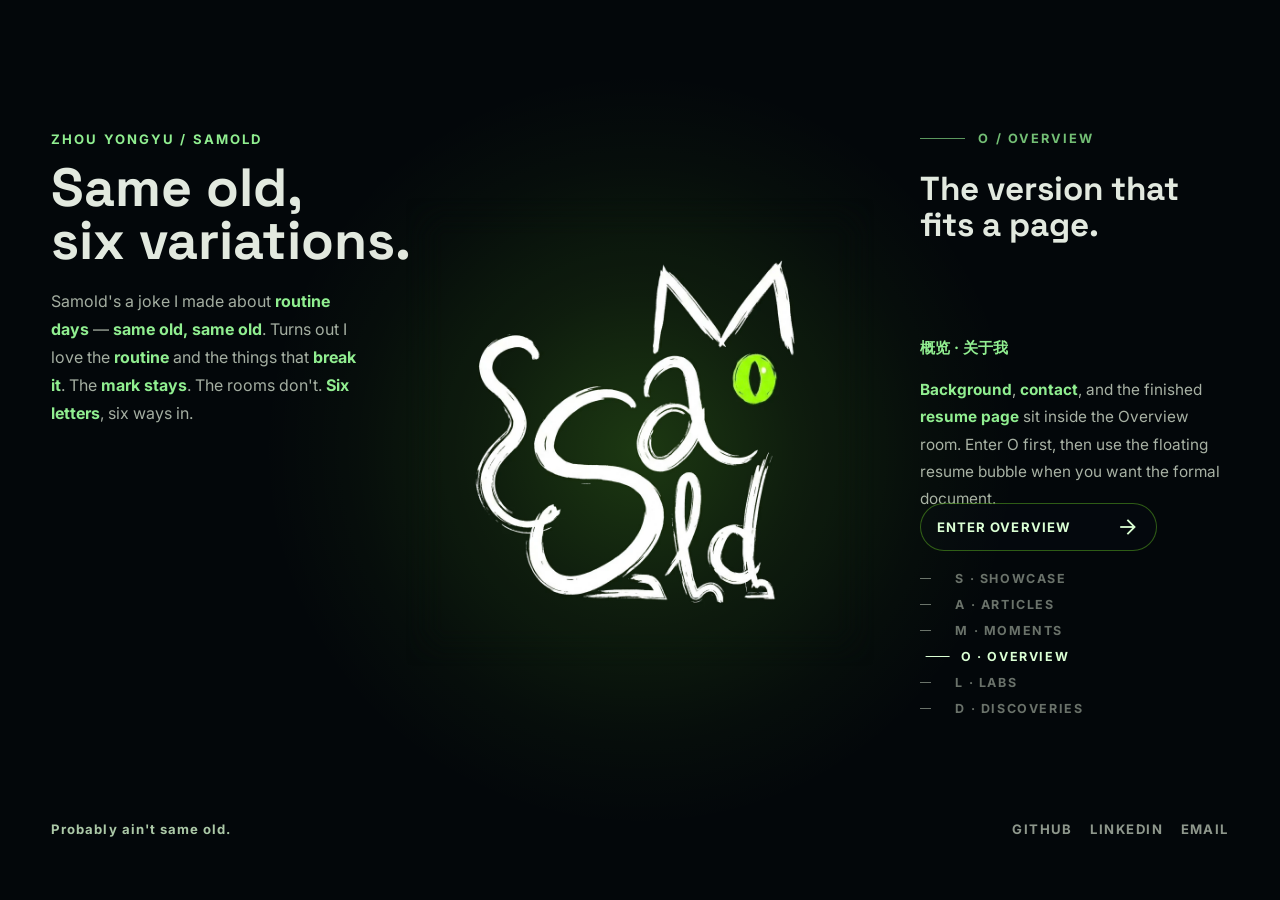
==== index.html @ 4f5bac89 "Fix large-screen panel overflow, resume 27-inch layout, CN translations index.html — panel jumping f" ====
<!DOCTYPE html>
<html lang="en">
<head>
  <meta charset="utf-8">
  <meta name="viewport" content="width=device-width, initial-scale=1.0">
  <meta name="description" content="SAMOLD, the personal website of Zhou Yongyu. Showcase, Articles, Moments, Overview, Labs, and Discoveries.">
  <title>SAMOLD | Zhou Yongyu</title>
  <link rel="preconnect" href="https://fonts.googleapis.com">
  <link rel="preconnect" href="https://fonts.gstatic.com" crossorigin>
  <link href="https://fonts.googleapis.com/css2?family=Inter:wght@400;500;600;700&amp;family=Space+Grotesk:wght@600;700&amp;display=swap" rel="stylesheet">
  <link href="https://fonts.googleapis.com/css2?family=Material+Symbols+Outlined:wght,FILL@100..700,0..1&amp;display=swap" rel="stylesheet">
  <style>
    *, *::before, *::after {
      box-sizing: border-box;
    }

    :root {
      --page-bg: #03070a;
      --page-surface: #0b1017;
      --surface-soft: rgba(11, 16, 23, 0.78);
      --text: #e2e9df;
      --muted: #bfcaba;
      --dim: #667064;
      --line: #3f493d;
      --green: #90ee90;
      --green-soft: #dbffd4;
      --glow-rgb: 128, 255, 40;
      --cursor-x: 50vw;
      --cursor-y: 50vh;
      --page-x: clamp(1.25rem, 4vw, 4.75rem);
      --stage-width: 82rem;
      --stage-gap: clamp(1.5rem, 3.6vw, 4.5rem);
      --logo-size: min(52vmin, 34rem);
      --panel-width: 26rem;
      --intro-title-max: 4.4rem;
      --panel-title-max: 2.9rem;
      --language-reveal: 0;
      --language-shift: 0.35rem;
      --language-glow: 0px;
    }

    html {
      scroll-behavior: smooth;
      background: var(--page-bg);
      height: 100%;
      overflow: hidden;
    }

    body {
      height: 100%;
      min-height: 100svh;
      margin: 0;
      overflow: hidden;
      background: var(--page-bg);
      color: var(--text);
      font-family: Inter, ui-sans-serif, system-ui, sans-serif;
      overscroll-behavior: none;
    }

    body::before {
      content: "";
      position: fixed;
      inset: 0;
      z-index: 8;
      pointer-events: none;
      background: radial-gradient(circle 460px at var(--cursor-x) var(--cursor-y), rgba(var(--glow-rgb), 0.2), rgba(var(--glow-rgb), 0.09) 34%, rgba(var(--glow-rgb), 0.026) 62%, transparent 82%);
      mix-blend-mode: screen;
      transition: opacity 160ms ease;
    }

    a {
      color: inherit;
    }

    .material-symbols-outlined {
      display: inline-block;
      font-family: "Material Symbols Outlined";
      font-variation-settings: "FILL" 0, "wght" 360, "GRAD" 0, "opsz" 24;
      line-height: 1;
    }

    .shell {
      position: relative;
      z-index: 1;
      height: 100svh;
      min-height: 0;
      overflow: hidden;
      display: flex;
      flex-direction: column;
      justify-content: center;
      padding: clamp(3rem, 7vh, 5rem) var(--page-x);
    }

    .site-header {
      position: absolute;
      left: var(--page-x);
      right: var(--page-x);
      top: clamp(1rem, 2.2vw, 1.7rem);
      z-index: 20;
      display: flex;
      align-items: center;
      justify-content: space-between;
      gap: 1rem;
    }

    .site-footer {
      position: absolute;
      left: var(--page-x);
      right: var(--page-x);
      bottom: clamp(3rem, 7vh, 5rem);
      z-index: 20;
    }

    .footer-inner {
      display: flex;
      align-items: flex-end;
      justify-content: space-between;
      gap: 1rem;
      width: min(100%, var(--stage-width));
      margin: 0 auto;
      padding: 0;
      text-align: left;
    }

    .footer-left {
      display: flex;
      flex-direction: column;
      align-items: flex-start;
      gap: 0.62rem;
      min-width: 0;
    }

    .brand {
      display: inline-flex;
      align-items: center;
      gap: 0.7rem;
      text-decoration: none;
    }

    .brand-mark {
      display: inline-grid;
      width: 2.4rem;
      height: 2.4rem;
      place-items: center;
      border: 1px solid rgba(var(--glow-rgb), 0.32);
      border-radius: 0.45rem;
      background: rgba(7, 11, 18, 0.72);
      color: var(--green);
      font-family: "Space Grotesk", sans-serif;
      font-weight: 700;
      box-shadow: 0 0 24px rgba(var(--glow-rgb), 0.08);
    }

    .brand-text {
      color: rgba(219, 255, 212, 0.78);
      font-size: 0.78rem;
      font-weight: 700;
      letter-spacing: 0.18em;
      text-transform: uppercase;
    }

    .footer-code {
      color: rgba(219, 255, 212, 0.78);
      font-size: 0.82rem;
      font-weight: 700;
      letter-spacing: 0.08em;
    }

    .home-language {
      display: inline-flex;
      align-items: center;
      gap: 0.74rem;
      color: rgba(191, 202, 186, 0.54);
      opacity: var(--language-reveal);
      pointer-events: none;
      transform: translateY(var(--language-shift));
      filter: drop-shadow(0 0 var(--language-glow) rgba(var(--glow-rgb), 0.38));
      transition: opacity 220ms ease, transform 220ms ease, filter 220ms ease;
    }

    .home-language.is-visible,
    .home-language:focus-within {
      pointer-events: auto;
    }

    .home-language:focus-within {
      opacity: 1;
      transform: translateY(0);
      filter: drop-shadow(0 0 20px rgba(var(--glow-rgb), 0.34));
    }

    .home-language button {
      appearance: none;
      border: 0;
      padding: 0;
      background: transparent;
      color: rgba(191, 202, 186, 0.72);
      cursor: pointer;
      font: inherit;
      font-size: 0.82rem;
      font-weight: 700;
      letter-spacing: 0.08em;
      text-transform: uppercase;
      transition: color 180ms ease, transform 180ms ease;
    }

    .home-language button:hover,
    .home-language button:focus-visible,
    .home-language button.is-active {
      color: var(--green);
      outline: 0;
      transform: translateY(-1px);
    }

    .top-links {
      display: flex;
      align-items: center;
      gap: 1rem;
    }

    .top-link,
    .social-link {
      color: rgba(191, 202, 186, 0.74);
      font-size: 0.82rem;
      font-weight: 700;
      letter-spacing: 0.11em;
      text-decoration: none;
      text-transform: uppercase;
      transition: color 180ms ease, transform 180ms ease;
    }

    .top-link:hover,
    .top-link:focus-visible,
    .social-link:hover,
    .social-link:focus-visible {
      color: var(--green);
      outline: 0;
      transform: translateY(-1px);
    }

    .social-link.is-copied {
      color: var(--green);
      transform: translateY(-1px);
    }

    .home {
      --content-lift: clamp(3.45rem, 7.5vh, 4.95rem);
      display: grid;
      grid-template-columns: minmax(14rem, 1fr) minmax(18rem, var(--logo-size)) minmax(14rem, 1fr);
      align-items: start;
      gap: var(--stage-gap);
      width: min(100%, var(--stage-width));
      margin: 0 auto;
      padding: 0;
    }

    .intro {
      align-self: start;
      justify-self: start;
      width: 100%;
      text-align: left;
      transform: translateY(calc(-1 * var(--content-lift)));
    }

    .intro > * {
      text-align: left;
    }

    .eyebrow {
      margin: 0 0 0.85rem;
      color: var(--green);
      font-size: 0.82rem;
      font-weight: 700;
      letter-spacing: 0.16em;
      text-transform: uppercase;
    }

    h1 {
      max-width: 15ch;
      margin: 0;
      color: var(--text);
      font-family: "Space Grotesk", sans-serif;
      font-size: clamp(2.2rem, 4.2vw, var(--intro-title-max));
      font-weight: 700;
      letter-spacing: 0;
      line-height: 1.0;
    }

    .nowrap {
      white-space: nowrap;
    }

    .intro-copy {
      max-width: 27rem;
      margin: 1.2rem 0 0;
      color: rgba(191, 202, 186, 0.86);
      font-size: clamp(1rem, 1.25vw, 1.18rem);
      line-height: 1.75;
    }

    .intro-copy strong,
    .panel-copy strong {
      color: var(--green);
      font-weight: 700;
    }

    .portal {
      position: relative;
      width: min(100%, var(--logo-size));
      aspect-ratio: 1;
      margin: 0 auto;
      isolation: isolate;
    }

    .portal::before {
      content: none;
    }

    .portal::after {
      content: none;
    }

    .samold-logo {
      position: relative;
      z-index: 1;
      display: block;
      width: 100%;
      height: 100%;
      border-radius: 0;
      object-fit: cover;
      box-shadow: none;
      filter: none;
      mix-blend-mode: normal;
      opacity: 1;
      -webkit-mask-image:
        linear-gradient(to right, transparent 0%, #000 8%, #000 92%, transparent 100%),
        linear-gradient(to bottom, transparent 0%, #000 8%, #000 92%, transparent 100%);
      -webkit-mask-composite: source-in;
      mask-image:
        linear-gradient(to right, transparent 0%, #000 8%, #000 92%, transparent 100%),
        linear-gradient(to bottom, transparent 0%, #000 8%, #000 92%, transparent 100%);
      mask-composite: intersect;
      transition: filter 180ms ease;
      -webkit-user-select: none;
      user-select: none;
    }

    .portal:hover .samold-logo,
    .portal:focus-within .samold-logo {
      filter: none;
    }

    .letter-hotspot {
      position: absolute;
      z-index: 3;
      display: block;
      text-decoration: none;
      outline: 0;
      touch-action: manipulation;
      -webkit-tap-highlight-color: transparent;
    }

    .letter-hotspot::before {
      content: none;
    }

    .letter-hotspot:focus-visible {
      outline: 1px solid rgba(var(--glow-rgb), 0.82);
      outline-offset: 4px;
    }

    .letter-s {
      left: 8%;
      top: 30%;
      width: 48%;
      height: 57%;
      border-radius: 42% 56% 50% 46% / 40% 52% 48% 55%;
    }

    .letter-a {
      left: 49%;
      top: 35%;
      width: 24%;
      height: 25%;
      z-index: 5;
      border-radius: 44% 50% 42% 42% / 40% 52% 46% 48%;
    }

    .letter-m {
      left: 52%;
      top: 12%;
      width: 34%;
      height: 24%;
      border-radius: 24% 24% 36% 36% / 20% 20% 54% 54%;
    }

    .letter-o {
      left: 70%;
      top: 33%;
      width: 14%;
      height: 15%;
      z-index: 7;
      border-radius: 999px;
    }

    .letter-l {
      left: 58%;
      top: 59%;
      width: 13%;
      height: 28%;
      z-index: 5;
      border-radius: 42% 42% 52% 46% / 42% 42% 52% 52%;
    }

    .letter-d {
      left: 68%;
      top: 58%;
      width: 21%;
      height: 30%;
      z-index: 6;
      border-radius: 45% 56% 45% 36% / 42% 48% 54% 40%;
    }

    .node-icon {
      position: absolute;
      z-index: 12;
      display: inline-flex;
      align-items: center;
      gap: clamp(0.55rem, 0.7vw, 0.8rem);
      min-width: max-content;
      padding: clamp(0.55rem, 0.7vw, 0.72rem) clamp(0.7rem, 0.9vw, 0.95rem);
      border: 1px solid rgba(var(--glow-rgb), 0.38);
      border-radius: 999px;
      background: rgba(7, 11, 18, 0.88);
      color: var(--green-soft);
      box-shadow: 0 16px 34px rgba(0, 0, 0, 0.34), 0 0 26px rgba(var(--glow-rgb), 0.12);
      opacity: 0;
      pointer-events: none;
      transform: translateY(0.5rem) scale(0.96);
      transition: opacity 180ms ease, transform 180ms ease, border-color 180ms ease;
    }

    .node-icon .material-symbols-outlined {
      color: var(--green);
      font-size: clamp(1.2rem, 1.1vw, 1.45rem);
    }

    .node-icon strong {
      display: block;
      color: var(--text);
      font-size: clamp(0.82rem, 0.82vw, 0.98rem);
      line-height: 1;
    }

    .node-icon span:last-child {
      display: block;
      margin-top: 0.14rem;
      color: rgba(144, 238, 144, 0.72);
      font-size: clamp(0.68rem, 0.68vw, 0.8rem);
      line-height: 1;
    }

    .letter-hotspot:hover .node-icon,
    .letter-hotspot:focus-visible .node-icon {
      opacity: 1;
      transform: translateY(0) scale(1);
      border-color: rgba(var(--glow-rgb), 0.78);
    }

    .node-icon.top {
      bottom: calc(100% + 0.65rem);
      left: 50%;
      transform: translate(-50%, 0.5rem) scale(0.96);
    }

    .letter-hotspot:hover .node-icon.top,
    .letter-hotspot:focus-visible .node-icon.top {
      transform: translate(-50%, 0) scale(1);
    }

    .node-icon.right {
      left: calc(100% + 0.65rem);
      top: 50%;
      transform: translate(-0.5rem, -50%) scale(0.96);
    }

    .letter-hotspot:hover .node-icon.right,
    .letter-hotspot:focus-visible .node-icon.right {
      transform: translate(0, -50%) scale(1);
    }

    .node-icon.left {
      right: calc(100% + 0.65rem);
      top: 50%;
      transform: translate(0.5rem, -50%) scale(0.96);
    }

    .letter-hotspot:hover .node-icon.left,
    .letter-hotspot:focus-visible .node-icon.left {
      transform: translate(0, -50%) scale(1);
    }

    .node-icon.bottom {
      top: calc(100% + 0.65rem);
      left: 50%;
      transform: translate(-50%, -0.5rem) scale(0.96);
    }

    .letter-hotspot:hover .node-icon.bottom,
    .letter-hotspot:focus-visible .node-icon.bottom {
      transform: translate(-50%, 0) scale(1);
    }

    .section-panel {
      align-self: start;
      justify-self: end;
      width: min(100%, var(--panel-width));
      height: 31.5rem;
      padding-left: 0;
      position: relative;
    }

    .panel-kicker {
      display: flex;
      align-items: center;
      gap: 0.85rem;
      position: absolute;
      left: 0;
      top: calc(0rem - var(--content-lift));
      width: 100%;
      margin: 0;
      color: rgba(144, 238, 144, 0.8);
      font-size: 0.8rem;
      font-weight: 700;
      letter-spacing: 0.16em;
      text-transform: uppercase;
    }

    .panel-kicker::before {
      content: "";
      display: block;
      width: 2.8rem;
      height: 1px;
      background: currentColor;
      opacity: 0.78;
    }

    .panel-title {
      position: absolute;
      left: 0;
      top: calc(2.55rem - var(--content-lift));
      width: 100%;
      min-height: 9.55rem;
      margin: 0;
      color: var(--text);
      font-family: "Space Grotesk", sans-serif;
      font-size: clamp(1.6rem, 2.6vw, var(--panel-title-max));
      font-weight: 700;
      letter-spacing: 0;
      line-height: 1.08;
    }

    .panel-cn {
      position: absolute;
      left: 0;
      top: calc(12.95rem - var(--content-lift));
      width: 100%;
      min-height: 1.45rem;
      margin: 0;
      color: var(--green);
      font-size: clamp(0.95rem, 1.2vw, 1.1rem);
      font-weight: 700;
    }

    .panel-copy {
      position: absolute;
      left: 0;
      top: calc(15.35rem - var(--content-lift));
      width: 100%;
      max-width: var(--panel-width);
      min-height: 6.7rem;
      margin: 0;
      color: rgba(191, 202, 186, 0.88);
      font-size: 0.96rem;
      line-height: 1.78;
      overflow: visible;
    }

    .panel-actions {
      display: flex;
      flex-wrap: wrap;
      gap: 0.8rem;
      position: absolute;
      left: 0;
      top: calc(23.25rem - var(--content-lift));
      width: 100%;
      height: 3rem;
      margin-top: 0;
    }

    .panel-link {
      display: inline-flex;
      align-items: center;
      justify-content: space-between;
      gap: 0.55rem;
      width: 14.8rem;
      min-height: 2.7rem;
      padding: 0 1rem;
      border: 1px solid rgba(var(--glow-rgb), 0.34);
      border-radius: 999px;
      background: rgba(7, 11, 18, 0.52);
      color: var(--green-soft);
      font-size: 0.82rem;
      font-weight: 700;
      letter-spacing: 0.08em;
      text-decoration: none;
      text-transform: uppercase;
      touch-action: manipulation;
      transition: background 180ms ease, border-color 180ms ease, color 180ms ease;
    }

    .panel-link:hover,
    .panel-link:focus-visible {
      border-color: rgba(var(--glow-rgb), 0.82);
      background: rgba(var(--glow-rgb), 0.1);
      color: var(--green);
      outline: 0;
    }

    .route-list {
      display: grid;
      gap: 0.3rem;
      position: absolute;
      left: 0;
      top: calc(27.35rem - var(--content-lift));
      margin-top: 0;
    }

    .route-list a {
      display: grid;
      grid-template-columns: 2.2rem 1fr;
      align-items: center;
      width: fit-content;
      color: rgba(191, 202, 186, 0.55);
      font-size: 0.78rem;
      font-weight: 700;
      letter-spacing: 0.13em;
      line-height: 1.7;
      text-decoration: none;
      text-transform: uppercase;
      touch-action: manipulation;
      transition: color 180ms ease, transform 180ms ease;
    }

    .route-list a::before {
      content: "";
      width: 0.7rem;
      height: 1px;
      background: currentColor;
      transition: width 180ms ease;
    }

    .route-list a:hover,
    .route-list a:focus-visible,
    .route-list a.is-active {
      color: var(--green-soft);
      outline: 0;
      transform: translateX(0.35rem);
    }

    .route-list a:hover::before,
    .route-list a:focus-visible::before,
    .route-list a.is-active::before {
      width: 1.5rem;
    }

    .site-footer {
      color: var(--dim);
    }

    .footer-code {
      color: rgba(219, 255, 212, 0.78);
      text-align: left;
    }

    .socials {
      display: flex;
      align-items: center;
      gap: 1.1rem;
    }

    .mobile-lang-toggle,
    .mobile-carousel-dots {
      display: none;
    }

    .mobile-lang-toggle {
      position: fixed;
      top: clamp(0.9rem, 3.5vw, 1.35rem);
      right: clamp(0.9rem, 3.5vw, 1.35rem);
      z-index: 80;
      width: 3.2rem;
      height: 3.2rem;
      place-items: center;
      border: 1px solid rgba(var(--glow-rgb), 0.76);
      border-radius: 999px;
      background: rgba(7, 11, 18, 0.76);
      color: var(--green-soft);
      cursor: pointer;
      box-shadow: 0 0 28px rgba(var(--glow-rgb), 0.14), 0 14px 28px rgba(0, 0, 0, 0.34);
      -webkit-backdrop-filter: blur(14px);
      backdrop-filter: blur(14px);
      transition: color 180ms ease, border-color 180ms ease, transform 180ms ease;
    }

    .mobile-lang-toggle:hover,
    .mobile-lang-toggle:focus-visible {
      border-color: rgba(var(--glow-rgb), 0.95);
      color: var(--green);
      outline: 0;
      transform: translateY(-1px) scale(1.04);
    }

    .mobile-lang-toggle .material-symbols-outlined {
      font-size: 1.7rem;
    }

    @media (min-width: 1440px) and (min-height: 820px) {
      :root {
        --page-x: clamp(2rem, 4.4vw, 6rem);
        --stage-width: clamp(88rem, 76vw, 108rem);
        --stage-gap: clamp(3rem, 4.2vw, 5.8rem);
        --logo-size: clamp(34rem, 42vmin, 42rem);
        --panel-width: clamp(30rem, 24vw, 34rem);
        --intro-title-max: 5.2rem;
        --panel-title-max: 3.28rem;
      }

      .home {
        --content-lift: clamp(4.2rem, 8vh, 5.8rem);
      }

      .intro-copy {
        max-width: 30rem;
        font-size: clamp(1.08rem, 1.05vw, 1.28rem);
      }

      .panel-copy {
        font-size: clamp(1rem, 0.96vw, 1.08rem);
      }

      .panel-kicker {
        font-size: 0.88rem;
      }

      .panel-cn {
        font-size: clamp(1.05rem, 1vw, 1.2rem);
      }

      .panel-link {
        width: 16.5rem;
        min-height: 3rem;
        font-size: 0.9rem;
      }

      .footer-code,
      .home-language button,
      .social-link {
        font-size: 0.9rem;
      }

      .route-list a {
        font-size: 0.9rem;
        line-height: 1.85;
      }

      /* Recalculate absolute panel positions for the larger title font.
         At 3.28rem, the longest title wraps to ~3 lines (~10.6rem).
         All subsequent tops shift +1.45rem from the base values. */
      .section-panel {
        height: 35rem;
      }

      .panel-title {
        min-height: 11rem;
      }

      .panel-cn {
        top: calc(14.4rem - var(--content-lift));
      }

      .panel-copy {
        top: calc(16.85rem - var(--content-lift));
      }

      .panel-actions {
        top: calc(24.7rem - var(--content-lift));
      }

      .route-list {
        top: calc(28.8rem - var(--content-lift));
      }
    }

    @media (min-width: 2100px) and (min-height: 1100px) {
      :root {
        --page-x: clamp(3rem, 5vw, 7.5rem);
        --stage-width: clamp(100rem, 70vw, 112rem);
        --stage-gap: clamp(4rem, 4vw, 6.2rem);
        --logo-size: clamp(40rem, 40vmin, 46rem);
        --panel-width: clamp(32rem, 20vw, 35rem);
        --intro-title-max: 5.6rem;
        --panel-title-max: 3.36rem;
      }
    }

    @media (max-width: 1080px) {
      .shell {
        display: block;
        padding-top: 0;
        padding-bottom: 0;
      }

      .home {
        --content-lift: clamp(1.6rem, 4.2vh, 2.55rem);
        position: relative;
        grid-template-columns: 1fr;
        place-items: center;
        width: min(100%, 48rem);
        height: 100svh;
        min-height: 0;
      }

      .intro {
        position: absolute;
        top: clamp(3.2rem, 7vh, 5rem);
        left: 0;
        max-width: min(29rem, 58vw);
        text-align: left;
      }

      h1 {
        max-width: 100%;
        font-size: clamp(2.35rem, 6vw, 4.35rem);
      }

      .intro-copy {
        max-width: 25rem;
        font-size: clamp(0.98rem, 1.8vw, 1.08rem);
        line-height: 1.68;
      }

      .portal {
        width: min(62vmin, 31rem);
      }

      .section-panel {
        position: absolute;
        right: 0;
        bottom: clamp(3.4rem, 7vh, 5rem);
        height: 35rem;
        max-width: min(25rem, 48vw);
        min-height: 0;
        padding-left: 0;
      }

      .panel-title {
        min-height: 8.2rem;
      }

      .panel-copy {
        min-height: 8.2rem;
      }

      .route-list {
        grid-template-columns: repeat(2, minmax(0, 1fr));
      }
    }

    @media (max-width: 640px) {
      body::before {
        background: radial-gradient(circle 380px at var(--cursor-x) var(--cursor-y), rgba(var(--glow-rgb), 0.22), rgba(var(--glow-rgb), 0.085) 34%, rgba(var(--glow-rgb), 0.024) 64%, transparent 84%);
      }

      .shell {
        padding: clamp(0.9rem, 3.5vw, 1.2rem);
      }

      .site-header,
      .site-footer {
        left: clamp(0.9rem, 3.5vw, 1.2rem);
        right: clamp(0.9rem, 3.5vw, 1.2rem);
        align-items: flex-start;
      }

      .site-footer {
        bottom: clamp(0.75rem, 2.5vh, 1.1rem);
      }

      .top-links {
        display: none;
      }

      .brand-mark {
        width: 2.1rem;
        height: 2.1rem;
      }

      .home {
        display: grid;
        grid-template-columns: 1fr;
        grid-template-rows: clamp(8.1rem, 23svh, 11.5rem) minmax(13rem, 1fr) clamp(12.3rem, 31svh, 15.2rem);
        grid-template-areas:
          "intro"
          "portal"
          "panel";
        gap: clamp(0.55rem, 1.6vh, 0.95rem);
        align-items: center;
        width: 100%;
        height: 100%;
        padding-bottom: clamp(4rem, 11vh, 5.35rem);
      }

      .intro {
        position: static;
        align-self: start;
        max-width: 100%;
        min-height: 100%;
        padding-right: clamp(4.7rem, 18vw, 5.7rem);
        transform: none;
      }

      .eyebrow {
        margin-bottom: 0.45rem;
        font-size: 0.68rem;
        letter-spacing: 0.14em;
      }

      h1 {
        max-width: 9.2ch;
        font-size: clamp(2.05rem, 10.2vw, 3.05rem);
        line-height: 0.96;
      }

      html[lang="zh-CN"] h1 {
        max-width: 6.6ch;
        font-size: clamp(2.22rem, 12.5vw, 3.38rem);
        line-height: 0.94;
      }

      .intro-copy,
      .panel-copy {
        display: none;
      }

      .portal {
        width: min(70vmin, 20.25rem);
        align-self: center;
      }

      .node-icon {
        display: none;
      }

      .footer-inner {
        flex-direction: row;
        align-items: center;
        justify-content: space-between;
        gap: 0.75rem;
      }

      .section-panel {
        position: static;
        align-self: start;
        height: auto;
        width: 100%;
        max-width: 100%;
        min-height: 100%;
      }

      .panel-kicker,
      .panel-title,
      .panel-cn,
      .panel-copy,
      .panel-actions {
        position: static;
        width: auto;
        height: auto;
        min-height: 0;
      }

      .panel-kicker {
        gap: 0.55rem;
        font-size: 0.66rem;
        letter-spacing: 0.14em;
        max-width: 100%;
        overflow: visible;
        white-space: normal;
      }

      .panel-kicker span {
        display: inline-block;
        min-width: 0;
      }

      .panel-kicker::before {
        width: 1.6rem;
      }

      .panel-title {
        max-width: 12ch;
        margin-top: 0.48rem;
        min-height: 3.8rem;
        font-size: clamp(1.24rem, 5.5vw, 1.62rem);
        line-height: 1.06;
      }

      html[lang="zh-CN"] .panel-title {
        max-width: 9ch;
        font-size: clamp(1.38rem, 6.8vw, 1.95rem);
        line-height: 1.05;
      }

      .panel-cn {
        margin-top: 0.35rem;
        font-size: 0.84rem;
      }

      .panel-actions {
        display: none;
      }

      .panel-link {
        width: min(100%, 13.5rem);
        min-height: 2.35rem;
        padding: 0 0.85rem;
        font-size: 0.72rem;
      }

      .route-list {
        position: static;
        display: grid;
        grid-template-columns: 1fr;
        width: min(100%, 15rem);
        margin-top: 0.72rem;
      }

      .route-list a {
        grid-area: 1 / 1;
        display: inline-flex;
        grid-template-columns: none;
        align-items: center;
        justify-content: space-between;
        gap: 0.55rem;
        width: 100%;
        min-height: 2.42rem;
        padding: 0 0.88rem;
        border: 1px solid rgba(var(--glow-rgb), 0.22);
        border-radius: 999px;
        background: rgba(7, 11, 18, 0.45);
        color: rgba(191, 202, 186, 0.72);
        font-size: 0.72rem;
        letter-spacing: 0.08em;
        line-height: 1;
        opacity: 0;
        pointer-events: none;
        transform: translateY(0.45rem) scale(0.96);
        transition: opacity 420ms cubic-bezier(0.22, 1, 0.36, 1), transform 420ms cubic-bezier(0.22, 1, 0.36, 1), border-color 180ms ease, background 180ms ease, color 180ms ease;
      }

      .route-list a::before {
        content: none;
      }

      .route-list a::after {
        content: "arrow_forward";
        display: inline-block;
        color: currentColor;
        font-family: "Material Symbols Outlined";
        font-size: 1rem;
        font-variation-settings: "FILL" 0, "wght" 360, "GRAD" 0, "opsz" 24;
        letter-spacing: 0;
        line-height: 1;
      }

      .route-list a:hover,
      .route-list a:focus-visible,
      .route-list a.is-active {
        border-color: rgba(var(--glow-rgb), 0.72);
        background: rgba(var(--glow-rgb), 0.08);
        color: var(--green-soft);
        opacity: 1;
        pointer-events: auto;
        transform: translateY(0) scale(1);
      }

      .mobile-carousel-dots {
        display: flex;
        align-items: center;
        gap: 0.42rem;
        margin-top: 0.62rem;
      }

      .mobile-carousel-dots button {
        appearance: none;
        display: inline-grid;
        width: 1.72rem;
        height: 1.72rem;
        place-items: center;
        border: 1px solid rgba(var(--glow-rgb), 0.22);
        border-radius: 999px;
        background: rgba(7, 11, 18, 0.34);
        color: rgba(191, 202, 186, 0.62);
        cursor: pointer;
        font-size: 0.68rem;
        font-weight: 800;
        transition: color 180ms ease, border-color 180ms ease, background 180ms ease, transform 180ms ease;
      }

      .mobile-carousel-dots button:hover,
      .mobile-carousel-dots button:focus-visible,
      .mobile-carousel-dots button.is-active {
        border-color: rgba(var(--glow-rgb), 0.74);
        background: rgba(var(--glow-rgb), 0.08);
        color: var(--green-soft);
        outline: 0;
        transform: translateY(-1px);
      }

      .footer-code,
      .social-link {
        font-size: 0.58rem;
        letter-spacing: 0.045em;
        white-space: nowrap;
      }

      .socials {
        display: none;
      }

      .copy-toast {
        bottom: 4.2rem;
        max-width: calc(100vw - 2rem);
      }
    }

    @media (max-width: 640px), (hover: none) {
      .mobile-lang-toggle {
        display: inline-grid !important;
        opacity: 1;
        visibility: visible;
      }

      .home-language {
        display: none;
      }
    }

    @media (max-width: 390px) {
      .home {
        gap: 0.55rem;
        padding-bottom: 4.75rem;
        grid-template-rows: 7.75rem minmax(12.2rem, 1fr) 11.9rem;
      }

      .portal {
        width: min(66vmin, 18.2rem);
      }

      h1 {
        font-size: clamp(1.92rem, 9.5vw, 2.6rem);
      }

      html[lang="zh-CN"] h1 {
        font-size: clamp(2.05rem, 11.6vw, 3.05rem);
      }

      .panel-title {
        font-size: 1.18rem;
      }

      .panel-cn {
        display: none;
      }

      .panel-link {
        min-height: 2.2rem;
      }

      .route-list a {
        min-height: 2.15rem;
      }
    }

    @media (prefers-reduced-motion: reduce) {
      *,
      *::before,
      *::after {
        animation-duration: 0.01ms !important;
        animation-iteration-count: 1 !important;
        scroll-behavior: auto !important;
        transition-duration: 0.01ms !important;
      }
    }

    .copy-toast {
      position: fixed;
      bottom: calc(clamp(3rem, 7vh, 5rem) + 2.8rem);
      left: 50%;
      transform: translate(-50%, 6px);
      display: inline-flex;
      align-items: center;
      gap: 0.5rem;
      padding: 0.5rem 1.1rem;
      background: rgba(7, 11, 18, 0.92);
      border: 1px solid rgba(var(--glow-rgb), 0.55);
      border-radius: 999px;
      color: var(--green-soft);
      font-size: 0.8rem;
      font-weight: 600;
      letter-spacing: 0.06em;
      white-space: nowrap;
      -webkit-backdrop-filter: blur(16px);
      backdrop-filter: blur(16px);
      box-shadow: 0 0 24px rgba(var(--glow-rgb), 0.1), 0 8px 24px rgba(0,0,0,0.3);
      opacity: 0;
      pointer-events: none;
      transition: opacity 220ms ease, transform 220ms ease;
      z-index: 200;
    }

    .copy-toast.is-visible {
      opacity: 1;
      transform: translate(-50%, 0);
    }

    .copy-toast .material-symbols-outlined {
      color: var(--green);
      font-size: 1rem;
    }
  </style>
</head>
<body>
  <div class="shell">
    <main class="home">
      <section class="intro" aria-labelledby="home-title">
        <p class="eyebrow">Zhou Yongyu / SAMOLD</p>
        <h1 id="home-title">Same old,<br><span class="nowrap">six variations.</span></h1>
        <p class="intro-copy">
          Samold's a joke I made about <strong>routine days</strong> — <strong>same old, same old</strong>. Turns out I love the <strong>routine</strong> and the things that <strong>break it</strong>. The <strong>mark stays</strong>. The rooms don't. <strong>Six letters</strong>, six ways in.
        </p>
      </section>

      <nav class="portal" aria-label="SAMOLD site sections">
        <img class="samold-logo" src="[data-uri]" alt="SAMOLD logo composed from the letters S, a, M, o, l, and d">

        <a class="letter-hotspot letter-m" data-key="moments" href="moments.html" aria-label="M - Moments">
          <span class="node-icon bottom">
            <span class="material-symbols-outlined">photo_camera</span>
            <span><strong>Moments</strong><span>瞬间 · 动态</span></span>
          </span>
        </a>

        <a class="letter-hotspot letter-s" data-key="showcase" href="showcase.html" aria-label="S - Showcase">
          <span class="node-icon right">
            <span class="material-symbols-outlined">dashboard</span>
            <span><strong>Showcase</strong><span>作品集 · 展示</span></span>
          </span>
        </a>

        <a class="letter-hotspot letter-a" data-key="articles" href="articles.html" aria-label="a - Articles">
          <span class="node-icon top">
            <span class="material-symbols-outlined">edit_note</span>
            <span><strong>Articles</strong><span>文章 · 洞察</span></span>
          </span>
        </a>

        <a class="letter-hotspot letter-o is-active" data-key="overview" href="overview.html" aria-label="o - Overview">
          <span class="node-icon left">
            <span class="material-symbols-outlined">person</span>
            <span><strong>Overview</strong><span>概览 · 简历</span></span>
          </span>
        </a>

        <a class="letter-hotspot letter-l" data-key="labs" href="labs.html" aria-label="l - Labs">
          <span class="node-icon right">
            <span class="material-symbols-outlined">science</span>
            <span><strong>Labs</strong><span>实验室</span></span>
          </span>
        </a>

        <a class="letter-hotspot letter-d" data-key="discoveries" href="discoveries.html" aria-label="d - Discoveries">
          <span class="node-icon left">
            <span class="material-symbols-outlined">explore</span>
            <span><strong>Discoveries</strong><span>发现 · 收藏</span></span>
          </span>
        </a>
      </nav>

      <aside class="section-panel" aria-live="polite">
        <p class="panel-kicker" id="panel-kicker">O / Overview</p>
        <h2 class="panel-title" id="panel-title">The version that fits a page.</h2>
        <p class="panel-cn" id="panel-cn">概览 · 关于我</p>
        <p class="panel-copy" id="panel-copy">
          <strong>Background</strong>, <strong>contact</strong>, and the finished <strong>resume page</strong> sit inside the Overview room. Enter O first, then use the floating resume bubble when you want the formal document.
        </p>
        <div class="panel-actions">
          <a class="panel-link" id="panel-link" href="overview.html">
            <span id="panel-link-label">Enter Overview</span>
            <span class="material-symbols-outlined" aria-hidden="true">arrow_forward</span>
          </a>
        </div>
        <div class="route-list" aria-label="All sections">
          <a data-route="showcase" data-short="S" href="showcase.html">S · Showcase</a>
          <a data-route="articles" data-short="A" href="articles.html">A · Articles</a>
          <a data-route="moments" data-short="M" href="moments.html">M · Moments</a>
          <a class="is-active" data-route="overview" data-short="O" href="overview.html">O · Overview</a>
          <a data-route="labs" data-short="L" href="labs.html">L · Labs</a>
          <a data-route="discoveries" data-short="D" href="discoveries.html">D · Discoveries</a>
        </div>
        <div class="mobile-carousel-dots" aria-label="Room carousel">
          <button data-carousel-dot="showcase" type="button">S</button>
          <button data-carousel-dot="articles" type="button">A</button>
          <button data-carousel-dot="moments" type="button">M</button>
          <button data-carousel-dot="overview" type="button">O</button>
          <button data-carousel-dot="labs" type="button">L</button>
          <button data-carousel-dot="discoveries" type="button">D</button>
        </div>
      </aside>
    </main>

    <footer class="site-footer">
      <div class="footer-inner">
        <div class="footer-left">
          <div class="home-language" aria-label="Language selector">
            <button data-home-lang="en" type="button">EN</button>
            <span aria-hidden="true">/</span>
            <button data-home-lang="cn" type="button">中文</button>
          </div>
          <span class="footer-code">Probably ain't same old.</span>
        </div>
        <div class="socials" aria-label="External links">
          <a class="social-link" href="https://github.com/samoldsamold" rel="noreferrer noopener" target="_blank">GitHub</a>
          <a class="social-link" href="https://www.linkedin.com/in/yongyuzhou/" rel="noreferrer noopener" target="_blank">LinkedIn</a>
          <a class="social-link" href="mailto:samoldzhou@163.com">Email</a>
        </div>
      </div>
    </footer>

    <button class="mobile-lang-toggle" data-mobile-lang-toggle type="button" aria-label="Switch language">
      <span class="material-symbols-outlined" aria-hidden="true">translate</span>
    </button>

    <div class="copy-toast" id="copy-toast" role="status" aria-live="polite" aria-atomic="true">
      <span class="material-symbols-outlined" aria-hidden="true">check_circle</span>
      <span id="toast-text">Email copied&thinsp;·&thinsp;邮箱已复制</span>
    </div>
  </div>

  <script>
    const translations = {
      en: {
        htmlLang: "en",
        title: "SAMOLD | Zhou Yongyu",
        meta: "SAMOLD, the personal website of Zhou Yongyu. Showcase, Articles, Moments, Overview, Labs, and Discoveries.",
        intro: {
          eyebrow: "Zhou Yongyu / SAMOLD",
          headline: 'Same old,<br><span class="nowrap">six variations.</span>',
          copy: "Samold's a joke I made about <strong>routine days</strong> — <strong>same old, same old</strong>. Turns out I love the <strong>routine</strong> and the things that <strong>break it</strong>. The <strong>mark stays</strong>. The rooms don't. <strong>Six letters</strong>, six ways in."
        },
        footer: "Probably ain't same old.",
        languageLabel: "Switch language",
        routeLabel: "All sections",
        carouselLabel: "Room carousel",
        toast: "Email copied&thinsp;·&thinsp;邮箱已复制",
        copied: "Copied",
        rooms: {
          showcase: {
            short: "S",
            kicker: "S / Showcase",
            title: "What survived the drafts.",
            cn: "作品集 · 展示",
            copy: "Selected <strong>projects</strong>, design visuals, photography, and <strong>open-source work</strong>. This room is for finished pieces that deserve a proper stage.",
            href: "showcase.html",
            action: "Enter Showcase",
            route: "S · Showcase",
            nodeTitle: "Showcase",
            nodeSubtitle: "作品集 · 展示"
          },
          articles: {
            short: "A",
            kicker: "A / Articles",
            title: "What I had to think through.",
            cn: "文章 · 深度思考",
            copy: "<strong>Long-form technical notes</strong>, engineering reflections, and industry observations. Slower writing for ideas that need more room.",
            href: "articles.html",
            action: "Read Articles",
            route: "A · Articles",
            nodeTitle: "Articles",
            nodeSubtitle: "文章 · 洞察"
          },
          moments: {
            short: "M",
            kicker: "M / Moments",
            title: "Days that broke the routine.",
            cn: "瞬间 · 动态",
            copy: "<strong>Short updates</strong>, daily fragments, check-ins, photos, and passing thoughts. A lighter stream beside the more formal work.",
            href: "moments.html",
            action: "View Moments",
            route: "M · Moments",
            nodeTitle: "Moments",
            nodeSubtitle: "瞬间 · 动态"
          },
          overview: {
            short: "O",
            kicker: "O / Overview",
            title: "The version that fits a page.",
            cn: "概览 · 关于我",
            copy: "<strong>Background</strong>, <strong>contact</strong>, and the finished <strong>resume page</strong> sit inside the Overview room. Enter O first, then use the floating resume bubble when you want the formal document.",
            href: "overview.html",
            action: "Enter Overview",
            route: "O · Overview",
            nodeTitle: "Overview",
            nodeSubtitle: "概览 · 简历"
          },
          labs: {
            short: "L",
            kicker: "L / Labs",
            title: "Curious on purpose.",
            cn: "实验室 · 原型",
            copy: "<strong>Side projects</strong>, prototypes, half-finished tests, and playful technical ideas. This room stays <strong>curious</strong> on purpose.",
            href: "labs.html",
            action: "Open Labs",
            route: "L · Labs",
            nodeTitle: "Labs",
            nodeSubtitle: "实验室"
          },
          discoveries: {
            short: "D",
            kicker: "D / Discoveries",
            title: "Things other people thought of first.",
            cn: "发现 · 收藏",
            copy: "<strong>Tools</strong>, books, films, links, references, and small finds from the web. A public shelf for <strong>useful</strong> and beautiful things.",
            href: "discoveries.html",
            action: "Browse Discoveries",
            route: "D · Discoveries",
            nodeTitle: "Discoveries",
            nodeSubtitle: "发现 · 收藏"
          }
        }
      },
      cn: {
        htmlLang: "zh-CN",
        title: "SAMOLD | 周涌煜",
        meta: "SAMOLD 是周涌煜的个人网站，包含作品集、文章、瞬间、概览、实验室和发现收藏。",
        intro: {
          eyebrow: "周 涌煜 / SAMOLD",
          headline: '日常如旧，<br><span class="nowrap">六种变奏。</span>',
          copy: "Samold 源自一句关于<strong>日常</strong>的玩笑：<strong>same old, same old</strong>。后来我发现，我既喜欢那些稳定的<strong>重复</strong>，也喜欢突然把它打破的<strong>变量</strong>。<strong>标记不变</strong>，房间会变。<strong>六个字母</strong>，六种入口。"
        },
        footer: "也许并不只是老样子。",
        languageLabel: "切换语言",
        routeLabel: "所有房间",
        carouselLabel: "房间轮播",
        toast: "邮箱已复制&thinsp;·&thinsp;Email copied",
        copied: "已复制",
        rooms: {
          showcase: {
            short: "S",
            kicker: "S / 作品集",
            title: "捱过草稿后，留下的那些。",
            cn: "作品集 · 展示",
            copy: "这里放精选的<strong>项目</strong>、设计图、摄影作品和<strong>开源代码</strong>。它们已经越过草稿阶段，值得拥有一个完整舞台。",
            href: "showcase.html",
            action: "进入作品集",
            route: "S · 作品集",
            nodeTitle: "作品集",
            nodeSubtitle: "Showcase"
          },
          articles: {
            short: "A",
            kicker: "A / 文章",
            title: "那些我必须想清楚的事。",
            cn: "文章 · 深度思考",
            copy: "<strong>技术长文</strong>、工程复盘和行业观察。比动态更慢一点，给需要展开的想法留出空间。",
            href: "articles.html",
            action: "阅读文章",
            route: "A · 文章",
            nodeTitle: "文章",
            nodeSubtitle: "Articles"
          },
          moments: {
            short: "M",
            kicker: "M / 瞬间",
            title: "打破日常的那些天。",
            cn: "瞬间 · 动态",
            copy: "<strong>短更新</strong>、生活碎片、打卡照片和路过的想法。它比正式作品轻一点，也更接近日常本身。",
            href: "moments.html",
            action: "查看瞬间",
            route: "M · 瞬间",
            nodeTitle: "瞬间",
            nodeSubtitle: "Moments"
          },
          overview: {
            short: "O",
            kicker: "O / 概览",
            title: "能放进一页里的版本。",
            cn: "概览 · 关于我",
            copy: "<strong>背景</strong>、<strong>联系方式</strong>和完整<strong>简历页面</strong>都在 Overview 房间里。进入 O 之后，用右下角的按钮打开正式简历。",
            href: "overview.html",
            action: "进入概览",
            route: "O · 概览",
            nodeTitle: "概览",
            nodeSubtitle: "Overview"
          },
          labs: {
            short: "L",
            kicker: "L / 实验室",
            title: "有意保持好奇。",
            cn: "实验室 · 原型",
            copy: "<strong>业余项目</strong>、原型、半成品测试和一些好玩的技术想法。这个房间会有意保留<strong>好奇心</strong>。",
            href: "labs.html",
            action: "打开实验室",
            route: "L · 实验室",
            nodeTitle: "实验室",
            nodeSubtitle: "Labs"
          },
          discoveries: {
            short: "D",
            kicker: "D / 发现",
            title: "别人先想到的好东西。",
            cn: "发现 · 收藏",
            copy: "<strong>工具</strong>、书、电影、链接、资料和网络上偶然遇见的小东西。这里像一个公开书架，存放<strong>有用</strong>也好看的发现。",
            href: "discoveries.html",
            action: "浏览发现",
            route: "D · 发现",
            nodeTitle: "发现",
            nodeSubtitle: "Discoveries"
          }
        }
      }
    };

    const roomOrder = ["showcase", "articles", "moments", "overview", "labs", "discoveries"];
    const storageKey = "portfolio-lang";
    const root = document.documentElement;
    const metaDescription = document.querySelector('meta[name="description"]');
    const introEyebrow = document.querySelector(".eyebrow");
    const homeTitle = document.getElementById("home-title");
    const introCopy = document.querySelector(".intro-copy");
    const footerCode = document.querySelector(".footer-code");
    const nodes = [...document.querySelectorAll(".letter-hotspot")];
    const routes = [...document.querySelectorAll("[data-route]")];
    const carouselDots = [...document.querySelectorAll("[data-carousel-dot]")];
    const langButtons = [...document.querySelectorAll("[data-home-lang]")];
    const homeLanguage = document.querySelector(".home-language");
    const mobileLangToggle = document.querySelector("[data-mobile-lang-toggle]");
    const routeList = document.querySelector(".route-list");
    const dotsGroup = document.querySelector(".mobile-carousel-dots");
    const kicker = document.getElementById("panel-kicker");
    const title = document.getElementById("panel-title");
    const cn = document.getElementById("panel-cn");
    const copy = document.getElementById("panel-copy");
    const panelLink = document.getElementById("panel-link");
    const panelLinkLabel = document.getElementById("panel-link-label");
    const emailLink = document.querySelector('a[href^="mailto:"]');
    const toast = document.getElementById("copy-toast");
    const toastText = document.getElementById("toast-text");
    const mobileCarouselQuery = window.matchMedia("(max-width: 640px)");
    const reducedMotionQuery = window.matchMedia("(prefers-reduced-motion: reduce)");

    let currentLang = getStoredLang();
    let activeKey = mobileCarouselQuery.matches ? "showcase" : "overview";
    let carouselIndex = roomOrder.indexOf(activeKey);
    let carouselTimer = null;
    let toastTimer = null;
    let pointerFrame = null;
    let pointerX = window.innerWidth / 2;
    let pointerY = window.innerHeight / 2;

    function getStoredLang() {
      try {
        const stored = localStorage.getItem(storageKey);
        return translations[stored] ? stored : "en";
      } catch {
        return "en";
      }
    }

    function storeLang(lang) {
      try {
        localStorage.setItem(storageKey, lang);
      } catch {
        // Local storage can be unavailable in strict privacy modes.
      }
    }

    function t() {
      return translations[currentLang] || translations.en;
    }

    function isMobileCarouselMode() {
      return mobileCarouselQuery.matches;
    }

    function setActive(key) {
      activeKey = roomOrder.includes(key) ? key : "overview";
      const item = t().rooms[activeKey] || t().rooms.overview;
      kicker.textContent = item.kicker;
      title.textContent = item.title;
      cn.textContent = item.cn;
      copy.innerHTML = item.copy;
      panelLink.href = item.href;
      panelLinkLabel.textContent = item.action;

      nodes.forEach(node => {
        node.classList.toggle("is-active", node.dataset.key === activeKey);
      });

      routes.forEach(route => {
        const isActive = route.dataset.route === activeKey;
        route.classList.toggle("is-active", isActive);
        if (isMobileCarouselMode()) {
          route.tabIndex = isActive ? 0 : -1;
          route.setAttribute("aria-hidden", String(!isActive));
        } else {
          route.removeAttribute("tabindex");
          route.removeAttribute("aria-hidden");
        }
      });

      carouselDots.forEach(dot => {
        dot.classList.toggle("is-active", dot.dataset.carouselDot === activeKey);
      });

      carouselIndex = Math.max(0, roomOrder.indexOf(activeKey));
    }

    function applyLanguage(lang) {
      currentLang = translations[lang] ? lang : "en";
      const data = t();
      document.documentElement.lang = data.htmlLang;
      document.title = data.title;
      if (metaDescription) metaDescription.setAttribute("content", data.meta);
      if (introEyebrow) introEyebrow.textContent = data.intro.eyebrow;
      if (homeTitle) homeTitle.innerHTML = data.intro.headline;
      if (introCopy) introCopy.innerHTML = data.intro.copy;
      if (footerCode) footerCode.textContent = data.footer;
      if (toastText) toastText.innerHTML = data.toast;
      if (routeList) routeList.setAttribute("aria-label", data.routeLabel);
      if (dotsGroup) dotsGroup.setAttribute("aria-label", data.carouselLabel);
      if (mobileLangToggle) {
        mobileLangToggle.setAttribute("aria-label", currentLang === "en" ? "切换到中文" : "Switch to English");
        mobileLangToggle.title = data.languageLabel;
      }

      langButtons.forEach(button => {
        const isActive = button.dataset.homeLang === currentLang;
        button.classList.toggle("is-active", isActive);
        button.setAttribute("aria-pressed", String(isActive));
      });

      nodes.forEach(node => {
        const item = data.rooms[node.dataset.key];
        if (!item) return;
        node.setAttribute("aria-label", `${item.short} - ${item.nodeTitle}`);
        const strong = node.querySelector(".node-icon strong");
        const subtitle = node.querySelector(".node-icon span span");
        if (strong) strong.textContent = item.nodeTitle;
        if (subtitle) subtitle.textContent = item.nodeSubtitle;
      });

      routes.forEach(route => {
        const item = data.rooms[route.dataset.route];
        if (!item) return;
        route.textContent = item.route;
        route.setAttribute("aria-label", item.action);
      });

      carouselDots.forEach(dot => {
        const item = data.rooms[dot.dataset.carouselDot];
        if (!item) return;
        dot.setAttribute("aria-label", item.action);
      });

      setActive(activeKey);
      storeLang(currentLang);
    }

    function changeLanguage(lang) {
      if (!translations[lang] || lang === currentLang) return;
      applyLanguage(lang);
    }

    function stopCarousel() {
      clearInterval(carouselTimer);
      carouselTimer = null;
    }

    function startCarousel() {
      stopCarousel();
      if (!isMobileCarouselMode() || reducedMotionQuery.matches) return;
      carouselTimer = setInterval(() => {
        carouselIndex = (carouselIndex + 1) % roomOrder.length;
        setActive(roomOrder[carouselIndex]);
      }, 2800);
    }

    function restartCarousel() {
      if (isMobileCarouselMode()) startCarousel();
    }

    function handleCarouselModeChange() {
      if (isMobileCarouselMode()) {
        activeKey = roomOrder[0];
        setActive(activeKey);
        startCarousel();
      } else {
        stopCarousel();
        activeKey = "overview";
        setActive(activeKey);
      }
    }

    function watchMedia(query, handler) {
      if (query.addEventListener) {
        query.addEventListener("change", handler);
      } else if (query.addListener) {
        query.addListener(handler);
      }
    }

    nodes.forEach(node => {
      node.addEventListener("mouseenter", () => {
        if (!isMobileCarouselMode()) setActive(node.dataset.key);
      });
      node.addEventListener("focus", () => {
        if (!isMobileCarouselMode()) setActive(node.dataset.key);
      });
    });

    routes.forEach(route => {
      route.addEventListener("mouseenter", () => {
        if (!isMobileCarouselMode()) setActive(route.dataset.route);
      });
      route.addEventListener("focus", () => {
        if (!isMobileCarouselMode()) setActive(route.dataset.route);
      });
    });

    carouselDots.forEach(dot => {
      dot.addEventListener("click", () => {
        setActive(dot.dataset.carouselDot);
        restartCarousel();
      });
    });

    langButtons.forEach(button => {
      button.addEventListener("click", () => changeLanguage(button.dataset.homeLang));
    });

    if (mobileLangToggle) {
      mobileLangToggle.addEventListener("click", () => {
        changeLanguage(currentLang === "en" ? "cn" : "en");
      });
    }

    function updateLanguageReveal() {
      if (!homeLanguage || getComputedStyle(homeLanguage).display === "none") {
        root.style.setProperty("--language-reveal", "0");
        root.style.setProperty("--language-shift", "0.35rem");
        root.style.setProperty("--language-glow", "0px");
        homeLanguage?.classList.remove("is-visible");
        return;
      }

      const rect = homeLanguage.getBoundingClientRect();
      const centerX = rect.left + rect.width / 2;
      const centerY = rect.top + rect.height / 2;
      const distance = Math.hypot(pointerX - centerX, pointerY - centerY);
      const start = 460;
      const full = 95;
      const raw = Math.max(0, Math.min(1, (start - distance) / (start - full)));
      const reveal = raw * raw * (3 - 2 * raw);
      root.style.setProperty("--language-reveal", reveal.toFixed(3));
      root.style.setProperty("--language-shift", `${((1 - reveal) * 0.35).toFixed(3)}rem`);
      root.style.setProperty("--language-glow", `${Math.round(reveal * 28)}px`);
      homeLanguage.classList.toggle("is-visible", reveal > 0.08);
    }

    function syncPointerEffects() {
      pointerFrame = null;
      root.style.setProperty("--cursor-x", `${pointerX}px`);
      root.style.setProperty("--cursor-y", `${pointerY}px`);
      updateLanguageReveal();
    }

    window.addEventListener("pointermove", event => {
      pointerX = event.clientX;
      pointerY = event.clientY;
      if (!pointerFrame) {
        pointerFrame = requestAnimationFrame(syncPointerEffects);
      }
    }, { passive: true });

    window.addEventListener("resize", updateLanguageReveal, { passive: true });
    watchMedia(mobileCarouselQuery, handleCarouselModeChange);
    watchMedia(reducedMotionQuery, startCarousel);

    // Email -> copy to clipboard, then show a localized toast.
    if (emailLink && toast) {
      emailLink.addEventListener("click", async e => {
        e.preventDefault();
        const email = emailLink.href.replace("mailto:", "");
        try {
          await navigator.clipboard.writeText(email);
        } catch {
          window.location.href = emailLink.href;
          return;
        }

        emailLink.classList.add("is-copied");
        const orig = emailLink.textContent;
        emailLink.textContent = t().copied;
        setTimeout(() => {
          emailLink.classList.remove("is-copied");
          emailLink.textContent = orig;
        }, 1200);

        toast.classList.add("is-visible");
        clearTimeout(toastTimer);
        toastTimer = setTimeout(() => toast.classList.remove("is-visible"), 2400);
      });
    }

    applyLanguage(currentLang);
    setActive(activeKey);
    updateLanguageReveal();
    startCarousel();
  </script>
</body>
</html>
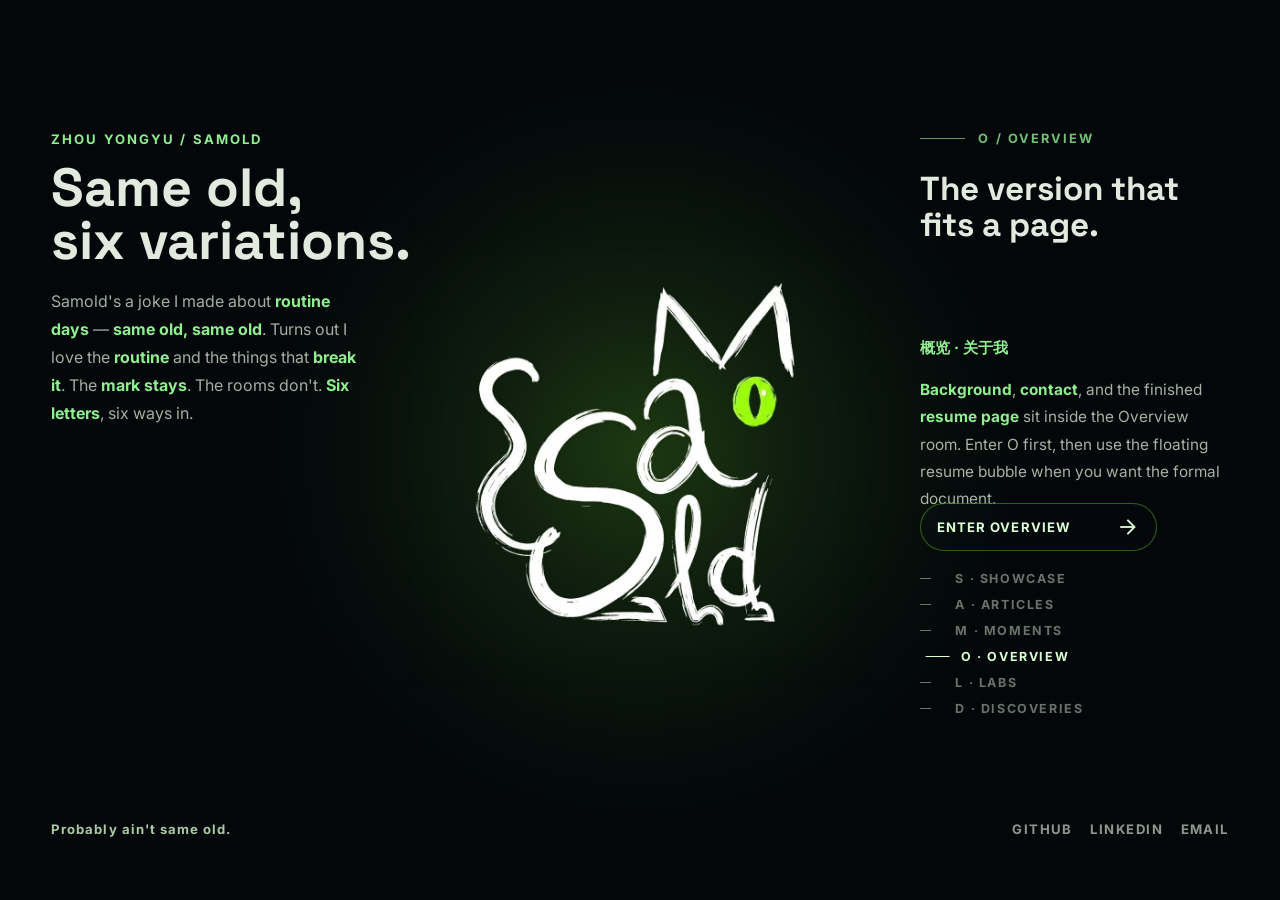
==== commit 68dc431b: "Portal down-shift, resume cards right, back-bubble scaling index.html: - .portal: transform: transla" ====
--- a/index.html
+++ b/index.html
@@ -310,6 +310,7 @@
       aspect-ratio: 1;
       margin: 0 auto;
       isolation: isolate;
+      transform: translateY(clamp(1rem, 2.5vh, 2rem));
     }
 
     .portal::before {
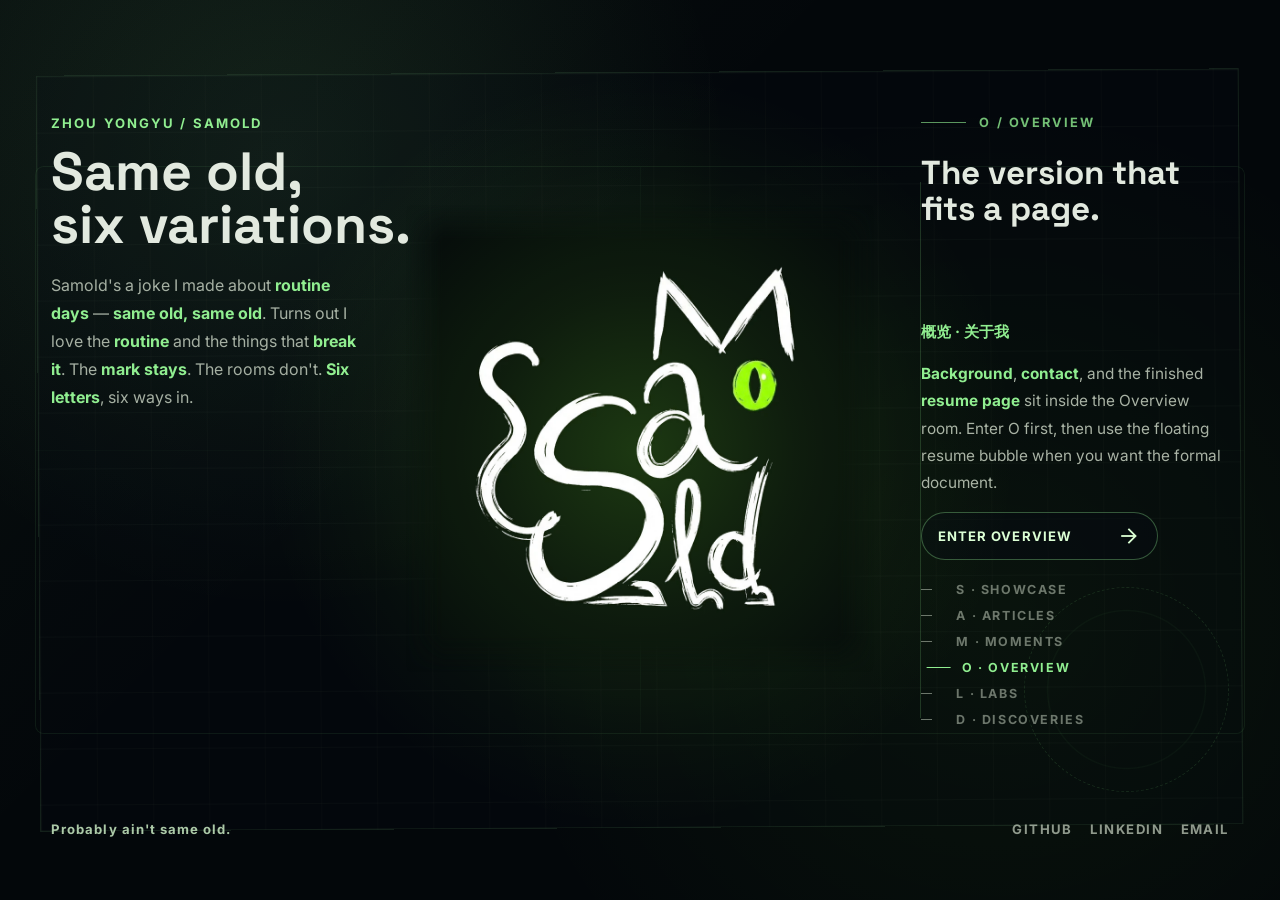
==== commit 03265522: "Redesign SAMOLD room pages" ====
--- a/index.html
+++ b/index.html
@@ -5,6 +5,7 @@
   <meta name="viewport" content="width=device-width, initial-scale=1.0">
   <meta name="description" content="SAMOLD, the personal website of Zhou Yongyu. Showcase, Articles, Moments, Overview, Labs, and Discoveries.">
   <title>SAMOLD | Zhou Yongyu</title>
+  <link rel="icon" href="data:,">
   <link rel="preconnect" href="https://fonts.googleapis.com">
   <link rel="preconnect" href="https://fonts.gstatic.com" crossorigin>
   <link href="https://fonts.googleapis.com/css2?family=Inter:wght@400;500;600;700&amp;family=Space+Grotesk:wght@600;700&amp;display=swap" rel="stylesheet">
@@ -35,7 +36,7 @@
       --intro-title-max: 4.4rem;
       --panel-title-max: 2.9rem;
       --language-reveal: 0;
-      --language-shift: 0.35rem;
+      --language-shift: 0rem;
       --language-glow: 0px;
     }
 
@@ -47,14 +48,43 @@
     }
 
     body {
+      --active-accent-rgb: 144, 238, 144;
       height: 100%;
       min-height: 100svh;
       margin: 0;
       overflow: hidden;
-      background: var(--page-bg);
+      background:
+        radial-gradient(circle at 22% 18%, rgba(var(--active-accent-rgb), 0.1), transparent 28rem),
+        radial-gradient(circle at 78% 68%, rgba(var(--glow-rgb), 0.06), transparent 32rem),
+        linear-gradient(135deg, rgba(var(--active-accent-rgb), 0.04), transparent 38rem),
+        var(--page-bg);
       color: var(--text);
       font-family: Inter, ui-sans-serif, system-ui, sans-serif;
       overscroll-behavior: none;
+    }
+
+    body[data-active-room="showcase"] {
+      --active-accent-rgb: 183, 255, 104;
+    }
+
+    body[data-active-room="articles"] {
+      --active-accent-rgb: 216, 247, 166;
+    }
+
+    body[data-active-room="moments"] {
+      --active-accent-rgb: 167, 242, 199;
+    }
+
+    body[data-active-room="overview"] {
+      --active-accent-rgb: 144, 238, 144;
+    }
+
+    body[data-active-room="labs"] {
+      --active-accent-rgb: 180, 255, 92;
+    }
+
+    body[data-active-room="discoveries"] {
+      --active-accent-rgb: 198, 239, 125;
     }
 
     body::before {
@@ -89,6 +119,39 @@
       flex-direction: column;
       justify-content: center;
       padding: clamp(3rem, 7vh, 5rem) var(--page-x);
+    }
+
+    .shell::before,
+    .shell::after {
+      content: "";
+      position: fixed;
+      pointer-events: none;
+    }
+
+    .shell::before {
+      inset: clamp(4.4rem, 8vh, 6rem) clamp(1rem, 3vw, 3rem);
+      z-index: -1;
+      border: 1px solid rgba(var(--active-accent-rgb), 0.12);
+      background:
+        linear-gradient(rgba(219, 255, 212, 0.028) 1px, transparent 1px),
+        linear-gradient(90deg, rgba(219, 255, 212, 0.018) 1px, transparent 1px),
+        rgba(7, 11, 18, 0.22);
+      background-size: 3.5rem 3.5rem, 3.5rem 3.5rem, auto;
+      transform: rotate(-0.35deg);
+      transform-origin: center;
+      opacity: 0.85;
+    }
+
+    .shell::after {
+      right: clamp(1.5rem, 4vw, 4rem);
+      bottom: clamp(6.2rem, 12vh, 9rem);
+      z-index: -1;
+      width: clamp(9rem, 16vw, 15rem);
+      height: clamp(9rem, 16vw, 15rem);
+      border: 1px dashed rgba(var(--active-accent-rgb), 0.16);
+      border-radius: 999px;
+      background: radial-gradient(circle, transparent 54%, rgba(var(--active-accent-rgb), 0.055) 55%, transparent 56%);
+      opacity: 0.78;
     }
 
     .site-header {
@@ -178,11 +241,13 @@
       transition: opacity 220ms ease, transform 220ms ease, filter 220ms ease;
     }
 
+    .footer-left:hover .home-language,
     .home-language.is-visible,
     .home-language:focus-within {
       pointer-events: auto;
     }
 
+    .footer-left:hover .home-language,
     .home-language:focus-within {
       opacity: 1;
       transform: translateY(0);
@@ -201,6 +266,8 @@
       font-weight: 700;
       letter-spacing: 0.08em;
       text-transform: uppercase;
+      min-width: 2.2rem;
+      text-align: center;
       transition: color 180ms ease, transform 180ms ease;
     }
 
@@ -245,6 +312,7 @@
 
     .home {
       --content-lift: clamp(3.45rem, 7.5vh, 4.95rem);
+      position: relative;
       display: grid;
       grid-template-columns: minmax(14rem, 1fr) minmax(18rem, var(--logo-size)) minmax(14rem, 1fr);
       align-items: start;
@@ -252,6 +320,19 @@
       width: min(100%, var(--stage-width));
       margin: 0 auto;
       padding: 0;
+    }
+
+    .home::before {
+      content: "";
+      position: absolute;
+      inset: clamp(-1rem, -1.6vw, -0.35rem);
+      z-index: -1;
+      border: 1px solid rgba(var(--active-accent-rgb), 0.09);
+      border-radius: 0.55rem;
+      background:
+        linear-gradient(90deg, rgba(var(--active-accent-rgb), 0.08), transparent 1px) 50% 0 / 1px 100% no-repeat,
+        linear-gradient(rgba(var(--active-accent-rgb), 0.06), transparent 1px) 0 50% / 100% 1px no-repeat;
+      opacity: 0.9;
     }
 
     .intro {
@@ -314,11 +395,26 @@
     }
 
     .portal::before {
-      content: none;
+      content: "";
+      position: absolute;
+      inset: 8%;
+      z-index: 0;
+      border: 1px solid rgba(var(--active-accent-rgb), 0.16);
+      border-radius: 50%;
+      background:
+        radial-gradient(circle, transparent 0 43%, rgba(var(--active-accent-rgb), 0.055) 44% 45%, transparent 46%),
+        conic-gradient(from 20deg, transparent, rgba(var(--active-accent-rgb), 0.12), transparent 26%, transparent 50%, rgba(var(--active-accent-rgb), 0.08), transparent 76%, transparent);
+      transform: rotate(-8deg);
     }
 
     .portal::after {
-      content: none;
+      content: "";
+      position: absolute;
+      inset: 18%;
+      z-index: 0;
+      border: 1px dashed rgba(var(--active-accent-rgb), 0.18);
+      border-radius: 50%;
+      opacity: 0.9;
     }
 
     .samold-logo {
@@ -430,11 +526,11 @@
       gap: clamp(0.55rem, 0.7vw, 0.8rem);
       min-width: max-content;
       padding: clamp(0.55rem, 0.7vw, 0.72rem) clamp(0.7rem, 0.9vw, 0.95rem);
-      border: 1px solid rgba(var(--glow-rgb), 0.38);
+      border: 1px solid rgba(var(--active-accent-rgb), 0.38);
       border-radius: 999px;
       background: rgba(7, 11, 18, 0.88);
       color: var(--green-soft);
-      box-shadow: 0 16px 34px rgba(0, 0, 0, 0.34), 0 0 26px rgba(var(--glow-rgb), 0.12);
+      box-shadow: 0 16px 34px rgba(0, 0, 0, 0.34), 0 0 26px rgba(var(--active-accent-rgb), 0.12);
       opacity: 0;
       pointer-events: none;
       transform: translateY(0.5rem) scale(0.96);
@@ -442,7 +538,7 @@
     }
 
     .node-icon .material-symbols-outlined {
-      color: var(--green);
+      color: rgb(var(--active-accent-rgb));
       font-size: clamp(1.2rem, 1.1vw, 1.45rem);
     }
 
@@ -465,7 +561,7 @@
     .letter-hotspot:focus-visible .node-icon {
       opacity: 1;
       transform: translateY(0) scale(1);
-      border-color: rgba(var(--glow-rgb), 0.78);
+      border-color: rgba(var(--active-accent-rgb), 0.78);
     }
 
     .node-icon.top {
@@ -516,8 +612,9 @@
       align-self: start;
       justify-self: end;
       width: min(100%, var(--panel-width));
-      height: 31.5rem;
-      padding-left: 0;
+      height: 33.5rem;
+      padding-left: clamp(1rem, 1.8vw, 1.5rem);
+      border-left: 1px solid rgba(var(--active-accent-rgb), 0.18);
       position: relative;
     }
 
@@ -530,7 +627,7 @@
       top: calc(0rem - var(--content-lift));
       width: 100%;
       margin: 0;
-      color: rgba(144, 238, 144, 0.8);
+      color: rgba(var(--active-accent-rgb), 0.8);
       font-size: 0.8rem;
       font-weight: 700;
       letter-spacing: 0.16em;
@@ -568,7 +665,7 @@
       width: 100%;
       min-height: 1.45rem;
       margin: 0;
-      color: var(--green);
+      color: rgb(var(--active-accent-rgb));
       font-size: clamp(0.95rem, 1.2vw, 1.1rem);
       font-weight: 700;
     }
@@ -593,7 +690,7 @@
       gap: 0.8rem;
       position: absolute;
       left: 0;
-      top: calc(23.25rem - var(--content-lift));
+      top: calc(24.85rem - var(--content-lift));
       width: 100%;
       height: 3rem;
       margin-top: 0;
@@ -607,7 +704,7 @@
       width: 14.8rem;
       min-height: 2.7rem;
       padding: 0 1rem;
-      border: 1px solid rgba(var(--glow-rgb), 0.34);
+      border: 1px solid rgba(var(--active-accent-rgb), 0.34);
       border-radius: 999px;
       background: rgba(7, 11, 18, 0.52);
       color: var(--green-soft);
@@ -622,8 +719,8 @@
 
     .panel-link:hover,
     .panel-link:focus-visible {
-      border-color: rgba(var(--glow-rgb), 0.82);
-      background: rgba(var(--glow-rgb), 0.1);
+      border-color: rgba(var(--active-accent-rgb), 0.82);
+      background: rgba(var(--active-accent-rgb), 0.1);
       color: var(--green);
       outline: 0;
     }
@@ -633,7 +730,7 @@
       gap: 0.3rem;
       position: absolute;
       left: 0;
-      top: calc(27.35rem - var(--content-lift));
+      top: calc(29rem - var(--content-lift));
       margin-top: 0;
     }
 
@@ -664,7 +761,7 @@
     .route-list a:hover,
     .route-list a:focus-visible,
     .route-list a.is-active {
-      color: var(--green-soft);
+      color: rgb(var(--active-accent-rgb));
       outline: 0;
       transform: translateX(0.35rem);
     }
@@ -779,7 +876,7 @@
          At 3.28rem, the longest title wraps to ~3 lines (~10.6rem).
          All subsequent tops shift +1.45rem from the base values. */
       .section-panel {
-        height: 35rem;
+        height: 37rem;
       }
 
       .panel-title {
@@ -795,11 +892,11 @@
       }
 
       .panel-actions {
-        top: calc(24.7rem - var(--content-lift));
+        top: calc(26.1rem - var(--content-lift));
       }
 
       .route-list {
-        top: calc(28.8rem - var(--content-lift));
+        top: calc(30.35rem - var(--content-lift));
       }
     }
 
@@ -977,6 +1074,8 @@
         width: 100%;
         max-width: 100%;
         min-height: 100%;
+        padding-left: 0;
+        border-left: 0;
       }
 
       .panel-kicker,
@@ -1241,7 +1340,7 @@
     }
   </style>
 </head>
-<body>
+<body data-active-room="overview">
   <div class="shell">
     <main class="home">
       <section class="intro" aria-labelledby="home-title">
@@ -1453,25 +1552,25 @@
       cn: {
         htmlLang: "zh-CN",
         title: "SAMOLD | 周涌煜",
-        meta: "SAMOLD 是周涌煜的个人网站，包含作品集、文章、瞬间、概览、实验室和发现收藏。",
+        meta: "周涌煜的个人站点 SAMOLD，六个字母，六种内容。",
         intro: {
-          eyebrow: "周 涌煜 / SAMOLD",
+          eyebrow: "周涌煜 / SAMOLD",
           headline: '日常如旧，<br><span class="nowrap">六种变奏。</span>',
-          copy: "Samold 源自一句关于<strong>日常</strong>的玩笑：<strong>same old, same old</strong>。后来我发现，我既喜欢那些稳定的<strong>重复</strong>，也喜欢突然把它打破的<strong>变量</strong>。<strong>标记不变</strong>，房间会变。<strong>六个字母</strong>，六种入口。"
+          copy: "Samold 是拿<strong>日常</strong>开的一个玩笑：<strong>same old, same old</strong>。结果发现，我既迷恋那些<strong>一成不变</strong>的重复，也着迷于偶尔把它<strong>砸掉</strong>的瞬间。这个名字就留下来了。<strong>六个字母</strong>，六个去处。"
         },
-        footer: "也许并不只是老样子。",
+        footer: "大概，也不只是老样子。",
         languageLabel: "切换语言",
-        routeLabel: "所有房间",
-        carouselLabel: "房间轮播",
+        routeLabel: "六个去处",
+        carouselLabel: "板块切换",
         toast: "邮箱已复制&thinsp;·&thinsp;Email copied",
         copied: "已复制",
         rooms: {
           showcase: {
             short: "S",
             kicker: "S / 作品集",
-            title: "捱过草稿后，留下的那些。",
+            title: "从草稿堆里活下来的。",
             cn: "作品集 · 展示",
-            copy: "这里放精选的<strong>项目</strong>、设计图、摄影作品和<strong>开源代码</strong>。它们已经越过草稿阶段，值得拥有一个完整舞台。",
+            copy: "精选<strong>项目</strong>、设计、摄影作品和<strong>开源代码</strong>。能出现在这里的，都过了草稿那一关。",
             href: "showcase.html",
             action: "进入作品集",
             route: "S · 作品集",
@@ -1481,9 +1580,9 @@
           articles: {
             short: "A",
             kicker: "A / 文章",
-            title: "那些我必须想清楚的事。",
+            title: "必须想清楚的事。",
             cn: "文章 · 深度思考",
-            copy: "<strong>技术长文</strong>、工程复盘和行业观察。比动态更慢一点，给需要展开的想法留出空间。",
+            copy: "<strong>技术长文</strong>、工程复盘和行业观察。慢慢写，给那些需要展开才能讲清楚的想法多留些地方。",
             href: "articles.html",
             action: "阅读文章",
             route: "A · 文章",
@@ -1495,7 +1594,7 @@
             kicker: "M / 瞬间",
             title: "打破日常的那些天。",
             cn: "瞬间 · 动态",
-            copy: "<strong>短更新</strong>、生活碎片、打卡照片和路过的想法。它比正式作品轻一点，也更接近日常本身。",
+            copy: "<strong>短更新</strong>、碎片、照片和路过的念头。比正经内容轻得多，但离日常更近。",
             href: "moments.html",
             action: "查看瞬间",
             route: "M · 瞬间",
@@ -1507,7 +1606,7 @@
             kicker: "O / 概览",
             title: "能放进一页里的版本。",
             cn: "概览 · 关于我",
-            copy: "<strong>背景</strong>、<strong>联系方式</strong>和完整<strong>简历页面</strong>都在 Overview 房间里。进入 O 之后，用右下角的按钮打开正式简历。",
+            copy: "<strong>背景</strong>、<strong>联系方式</strong>和完整<strong>简历</strong>都在这里。进来之后，右下角有个按钮可以打开完整简历。",
             href: "overview.html",
             action: "进入概览",
             route: "O · 概览",
@@ -1519,7 +1618,7 @@
             kicker: "L / 实验室",
             title: "有意保持好奇。",
             cn: "实验室 · 原型",
-            copy: "<strong>业余项目</strong>、原型、半成品测试和一些好玩的技术想法。这个房间会有意保留<strong>好奇心</strong>。",
+            copy: "<strong>业余项目</strong>、原型和一些没想好要不要做完的技术尝试。好奇心是刻意留着的。",
             href: "labs.html",
             action: "打开实验室",
             route: "L · 实验室",
@@ -1529,9 +1628,9 @@
           discoveries: {
             short: "D",
             kicker: "D / 发现",
-            title: "别人先想到的好东西。",
+            title: "别人的好东西。",
             cn: "发现 · 收藏",
-            copy: "<strong>工具</strong>、书、电影、链接、资料和网络上偶然遇见的小东西。这里像一个公开书架，存放<strong>有用</strong>也好看的发现。",
+            copy: "<strong>工具</strong>、书、电影、链接，还有网上随手遇到的好东西。放在这里当公开书架——别人先发现的，我来存一份。",
             href: "discoveries.html",
             action: "浏览发现",
             route: "D · 发现",
@@ -1543,7 +1642,8 @@
     };
 
     const roomOrder = ["showcase", "articles", "moments", "overview", "labs", "discoveries"];
-    const storageKey = "portfolio-lang";
+    const storageKey = "samold-lang";
+    const legacyStorageKey = "portfolio-lang";
     const root = document.documentElement;
     const metaDescription = document.querySelector('meta[name="description"]');
     const introEyebrow = document.querySelector(".eyebrow");
@@ -1581,7 +1681,7 @@
 
     function getStoredLang() {
       try {
-        const stored = localStorage.getItem(storageKey);
+        const stored = localStorage.getItem(storageKey) || localStorage.getItem(legacyStorageKey);
         return translations[stored] ? stored : "en";
       } catch {
         return "en";
@@ -1606,6 +1706,7 @@
 
     function setActive(key) {
       activeKey = roomOrder.includes(key) ? key : "overview";
+      document.body.dataset.activeRoom = activeKey;
       const item = t().rooms[activeKey] || t().rooms.overview;
       kicker.textContent = item.kicker;
       title.textContent = item.title;
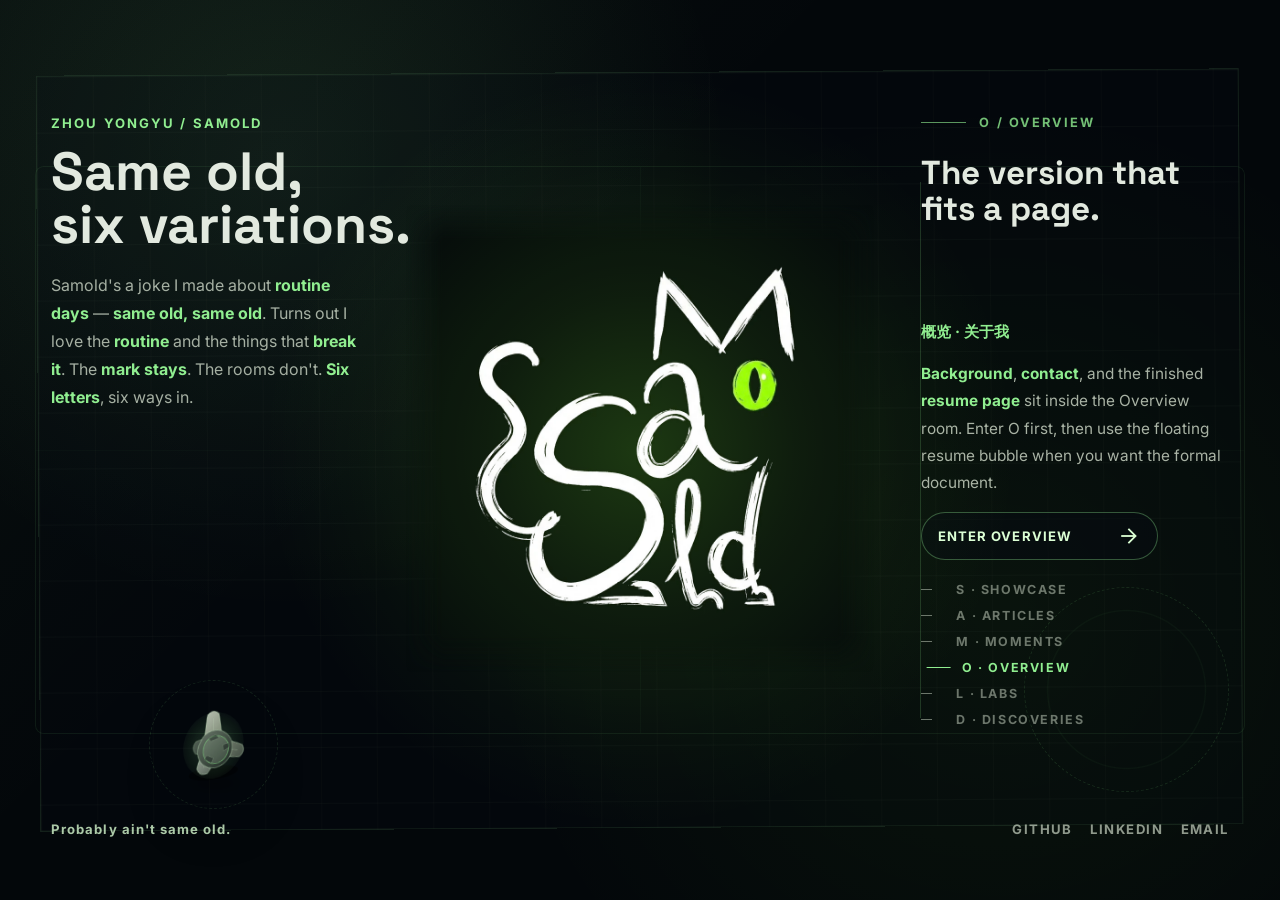
==== commit 310e4ed6: "Add rotating breakwater block motif" ====
--- a/index.html
+++ b/index.html
@@ -38,6 +38,7 @@
       --language-reveal: 0;
       --language-shift: 0rem;
       --language-glow: 0px;
+      --ease-out-quint: cubic-bezier(0.22, 1, 0.36, 1);
     }
 
     html {
@@ -447,6 +448,169 @@
       filter: none;
     }
 
+    .samold-breakwater {
+      --breakwater-x: -16deg;
+      --breakwater-y: 28deg;
+      --breakwater-z: 0deg;
+      --breakwater-accent-rgb: var(--active-accent-rgb);
+      position: fixed;
+      left: calc(var(--page-x) + clamp(6.5rem, 9vw, 10rem));
+      bottom: clamp(6.6rem, 12vh, 9rem);
+      z-index: 18;
+      width: clamp(4.6rem, 7.4vw, 7.4rem);
+      aspect-ratio: 1;
+      color: rgb(var(--breakwater-accent-rgb));
+      opacity: 0.9;
+      perspective: 680px;
+      pointer-events: none;
+      filter: drop-shadow(0 24px 38px rgba(0, 0, 0, 0.42));
+    }
+
+    .samold-breakwater::before,
+    .samold-breakwater::after {
+      content: "";
+      position: absolute;
+      pointer-events: none;
+    }
+
+    .samold-breakwater::before {
+      inset: -18%;
+      border: 1px dashed rgba(var(--breakwater-accent-rgb), 0.2);
+      border-radius: 999px;
+      opacity: 0.64;
+      transform: rotate(-14deg);
+    }
+
+    .samold-breakwater::after {
+      left: 20%;
+      right: 16%;
+      bottom: 3%;
+      height: 12%;
+      border-radius: 999px;
+      background: radial-gradient(ellipse, rgba(0, 0, 0, 0.55), transparent 68%);
+      filter: blur(4px);
+    }
+
+    .breakwater-button {
+      all: unset;
+      position: relative;
+      z-index: 1;
+      display: grid;
+      width: 100%;
+      height: 100%;
+      place-items: center;
+      border-radius: 999px;
+      cursor: grab;
+      pointer-events: auto;
+      touch-action: none;
+      -webkit-tap-highlight-color: transparent;
+    }
+
+    .breakwater-button:focus-visible {
+      outline: 1px solid rgba(var(--breakwater-accent-rgb), 0.86);
+      outline-offset: 0.44rem;
+    }
+
+    .samold-breakwater.is-dragging .breakwater-button {
+      cursor: grabbing;
+    }
+
+    .breakwater-tilt,
+    .breakwater-spinner {
+      display: block;
+      width: 100%;
+      height: 100%;
+      transform-style: preserve-3d;
+    }
+
+    .breakwater-tilt {
+      transform: rotateX(var(--breakwater-x)) rotateY(var(--breakwater-y)) rotateZ(var(--breakwater-z));
+      transition: transform 240ms var(--ease-out-quint), filter 180ms ease;
+      will-change: transform;
+    }
+
+    .breakwater-spinner {
+      animation: breakwater-spin 24s linear infinite;
+    }
+
+    .samold-breakwater:hover .breakwater-spinner,
+    .samold-breakwater:focus-within .breakwater-spinner {
+      animation-duration: 9s;
+    }
+
+    .samold-breakwater.is-dragging .breakwater-spinner {
+      animation-play-state: paused;
+    }
+
+    .samold-breakwater.is-clicked .breakwater-tilt {
+      filter: drop-shadow(0 0 18px rgba(var(--breakwater-accent-rgb), 0.3));
+    }
+
+    .breakwater-svg {
+      display: block;
+      width: 100%;
+      height: 100%;
+      overflow: visible;
+    }
+
+    .breakwater-ground {
+      fill: rgba(0, 0, 0, 0.52);
+    }
+
+    .breakwater-aura {
+      mix-blend-mode: screen;
+      opacity: 0.72;
+    }
+
+    .breakwater-glyph {
+      transform-origin: 80px 82px;
+      transform: translateZ(14px);
+    }
+
+    .breakwater-arm,
+    .breakwater-core,
+    .breakwater-face,
+    .breakwater-chip,
+    .breakwater-ridge {
+      vector-effect: non-scaling-stroke;
+    }
+
+    .breakwater-arm,
+    .breakwater-core {
+      stroke: rgba(219, 255, 212, 0.28);
+      stroke-width: 1.3;
+    }
+
+    .breakwater-face {
+      fill: rgba(219, 255, 212, 0.15);
+      stroke: rgba(var(--breakwater-accent-rgb), 0.5);
+      stroke-width: 1;
+    }
+
+    .breakwater-chip {
+      fill: rgba(3, 7, 10, 0.36);
+      stroke: rgba(219, 255, 212, 0.18);
+      stroke-width: 0.8;
+    }
+
+    .breakwater-ridge {
+      fill: none;
+      stroke: rgba(219, 255, 212, 0.26);
+      stroke-linecap: round;
+      stroke-width: 1;
+      opacity: 0.72;
+    }
+
+    .breakwater-arm-back {
+      opacity: 0.78;
+    }
+
+    @keyframes breakwater-spin {
+      to {
+        transform: rotateZ(360deg);
+      }
+    }
+
     .letter-hotspot {
       position: absolute;
       z-index: 3;
@@ -919,6 +1083,11 @@
         padding-bottom: 0;
       }
 
+      .samold-breakwater {
+        width: clamp(4rem, 9vw, 5.4rem);
+        opacity: 0.78;
+      }
+
       .home {
         --content-lift: clamp(1.6rem, 4.2vh, 2.55rem);
         position: relative;
@@ -982,6 +1151,19 @@
 
       .shell {
         padding: clamp(0.9rem, 3.5vw, 1.2rem);
+      }
+
+      .samold-breakwater {
+        right: clamp(0.9rem, 3.5vw, 1.2rem);
+        bottom: 4.65rem;
+        left: auto;
+        width: 3.55rem;
+        opacity: 0.68;
+        filter: drop-shadow(0 16px 24px rgba(0, 0, 0, 0.32));
+      }
+
+      .samold-breakwater::before {
+        inset: -12%;
       }
 
       .site-header,
@@ -1267,6 +1449,11 @@
         width: min(66vmin, 18.2rem);
       }
 
+      .samold-breakwater {
+        bottom: 4.35rem;
+        width: 3.25rem;
+      }
+
       h1 {
         font-size: clamp(1.92rem, 9.5vw, 2.6rem);
       }
@@ -1300,6 +1487,10 @@
         animation-iteration-count: 1 !important;
         scroll-behavior: auto !important;
         transition-duration: 0.01ms !important;
+      }
+
+      .breakwater-spinner {
+        animation: none !important;
       }
     }
 
@@ -1457,6 +1648,7 @@
     </div>
   </div>
 
+  <script src="assets/samold-breakwater.js?v=samold-redesign-20260604-8"></script>
   <script>
     const translations = {
       en: {
@@ -1876,6 +2068,15 @@
         return;
       }
 
+      const pointerTarget = document.elementFromPoint(pointerX, pointerY);
+      if (pointerTarget?.closest(".samold-breakwater")) {
+        root.style.setProperty("--language-reveal", "0");
+        root.style.setProperty("--language-shift", "0.35rem");
+        root.style.setProperty("--language-glow", "0px");
+        homeLanguage.classList.remove("is-visible");
+        return;
+      }
+
       const rect = homeLanguage.getBoundingClientRect();
       const centerX = rect.left + rect.width / 2;
       const centerY = rect.top + rect.height / 2;
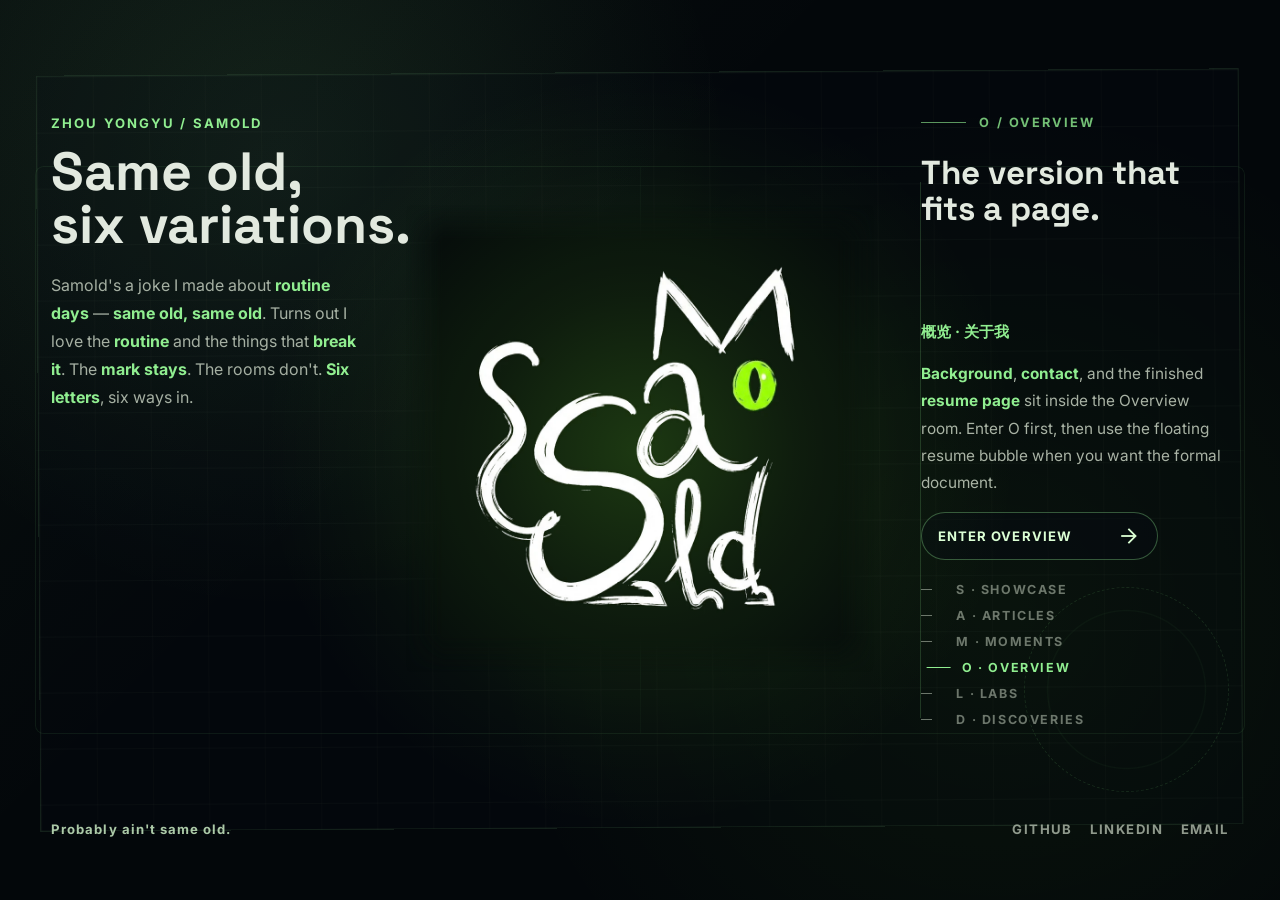
==== commit 3b9912a1: "Add 3D tetrapod lab physics" ====
--- a/index.html
+++ b/index.html
@@ -448,169 +448,6 @@
       filter: none;
     }
 
-    .samold-breakwater {
-      --breakwater-x: -16deg;
-      --breakwater-y: 28deg;
-      --breakwater-z: 0deg;
-      --breakwater-accent-rgb: var(--active-accent-rgb);
-      position: fixed;
-      left: calc(var(--page-x) + clamp(6.5rem, 9vw, 10rem));
-      bottom: clamp(6.6rem, 12vh, 9rem);
-      z-index: 18;
-      width: clamp(4.6rem, 7.4vw, 7.4rem);
-      aspect-ratio: 1;
-      color: rgb(var(--breakwater-accent-rgb));
-      opacity: 0.9;
-      perspective: 680px;
-      pointer-events: none;
-      filter: drop-shadow(0 24px 38px rgba(0, 0, 0, 0.42));
-    }
-
-    .samold-breakwater::before,
-    .samold-breakwater::after {
-      content: "";
-      position: absolute;
-      pointer-events: none;
-    }
-
-    .samold-breakwater::before {
-      inset: -18%;
-      border: 1px dashed rgba(var(--breakwater-accent-rgb), 0.2);
-      border-radius: 999px;
-      opacity: 0.64;
-      transform: rotate(-14deg);
-    }
-
-    .samold-breakwater::after {
-      left: 20%;
-      right: 16%;
-      bottom: 3%;
-      height: 12%;
-      border-radius: 999px;
-      background: radial-gradient(ellipse, rgba(0, 0, 0, 0.55), transparent 68%);
-      filter: blur(4px);
-    }
-
-    .breakwater-button {
-      all: unset;
-      position: relative;
-      z-index: 1;
-      display: grid;
-      width: 100%;
-      height: 100%;
-      place-items: center;
-      border-radius: 999px;
-      cursor: grab;
-      pointer-events: auto;
-      touch-action: none;
-      -webkit-tap-highlight-color: transparent;
-    }
-
-    .breakwater-button:focus-visible {
-      outline: 1px solid rgba(var(--breakwater-accent-rgb), 0.86);
-      outline-offset: 0.44rem;
-    }
-
-    .samold-breakwater.is-dragging .breakwater-button {
-      cursor: grabbing;
-    }
-
-    .breakwater-tilt,
-    .breakwater-spinner {
-      display: block;
-      width: 100%;
-      height: 100%;
-      transform-style: preserve-3d;
-    }
-
-    .breakwater-tilt {
-      transform: rotateX(var(--breakwater-x)) rotateY(var(--breakwater-y)) rotateZ(var(--breakwater-z));
-      transition: transform 240ms var(--ease-out-quint), filter 180ms ease;
-      will-change: transform;
-    }
-
-    .breakwater-spinner {
-      animation: breakwater-spin 24s linear infinite;
-    }
-
-    .samold-breakwater:hover .breakwater-spinner,
-    .samold-breakwater:focus-within .breakwater-spinner {
-      animation-duration: 9s;
-    }
-
-    .samold-breakwater.is-dragging .breakwater-spinner {
-      animation-play-state: paused;
-    }
-
-    .samold-breakwater.is-clicked .breakwater-tilt {
-      filter: drop-shadow(0 0 18px rgba(var(--breakwater-accent-rgb), 0.3));
-    }
-
-    .breakwater-svg {
-      display: block;
-      width: 100%;
-      height: 100%;
-      overflow: visible;
-    }
-
-    .breakwater-ground {
-      fill: rgba(0, 0, 0, 0.52);
-    }
-
-    .breakwater-aura {
-      mix-blend-mode: screen;
-      opacity: 0.72;
-    }
-
-    .breakwater-glyph {
-      transform-origin: 80px 82px;
-      transform: translateZ(14px);
-    }
-
-    .breakwater-arm,
-    .breakwater-core,
-    .breakwater-face,
-    .breakwater-chip,
-    .breakwater-ridge {
-      vector-effect: non-scaling-stroke;
-    }
-
-    .breakwater-arm,
-    .breakwater-core {
-      stroke: rgba(219, 255, 212, 0.28);
-      stroke-width: 1.3;
-    }
-
-    .breakwater-face {
-      fill: rgba(219, 255, 212, 0.15);
-      stroke: rgba(var(--breakwater-accent-rgb), 0.5);
-      stroke-width: 1;
-    }
-
-    .breakwater-chip {
-      fill: rgba(3, 7, 10, 0.36);
-      stroke: rgba(219, 255, 212, 0.18);
-      stroke-width: 0.8;
-    }
-
-    .breakwater-ridge {
-      fill: none;
-      stroke: rgba(219, 255, 212, 0.26);
-      stroke-linecap: round;
-      stroke-width: 1;
-      opacity: 0.72;
-    }
-
-    .breakwater-arm-back {
-      opacity: 0.78;
-    }
-
-    @keyframes breakwater-spin {
-      to {
-        transform: rotateZ(360deg);
-      }
-    }
-
     .letter-hotspot {
       position: absolute;
       z-index: 3;
@@ -1083,11 +920,6 @@
         padding-bottom: 0;
       }
 
-      .samold-breakwater {
-        width: clamp(4rem, 9vw, 5.4rem);
-        opacity: 0.78;
-      }
-
       .home {
         --content-lift: clamp(1.6rem, 4.2vh, 2.55rem);
         position: relative;
@@ -1151,19 +983,6 @@
 
       .shell {
         padding: clamp(0.9rem, 3.5vw, 1.2rem);
-      }
-
-      .samold-breakwater {
-        right: clamp(0.9rem, 3.5vw, 1.2rem);
-        bottom: 4.65rem;
-        left: auto;
-        width: 3.55rem;
-        opacity: 0.68;
-        filter: drop-shadow(0 16px 24px rgba(0, 0, 0, 0.32));
-      }
-
-      .samold-breakwater::before {
-        inset: -12%;
       }
 
       .site-header,
@@ -1449,11 +1268,6 @@
         width: min(66vmin, 18.2rem);
       }
 
-      .samold-breakwater {
-        bottom: 4.35rem;
-        width: 3.25rem;
-      }
-
       h1 {
         font-size: clamp(1.92rem, 9.5vw, 2.6rem);
       }
@@ -1487,10 +1301,6 @@
         animation-iteration-count: 1 !important;
         scroll-behavior: auto !important;
         transition-duration: 0.01ms !important;
-      }
-
-      .breakwater-spinner {
-        animation: none !important;
       }
     }
 
@@ -1648,7 +1458,6 @@
     </div>
   </div>
 
-  <script src="assets/samold-breakwater.js?v=samold-redesign-20260604-8"></script>
   <script>
     const translations = {
       en: {
@@ -2068,15 +1877,6 @@
         return;
       }
 
-      const pointerTarget = document.elementFromPoint(pointerX, pointerY);
-      if (pointerTarget?.closest(".samold-breakwater")) {
-        root.style.setProperty("--language-reveal", "0");
-        root.style.setProperty("--language-shift", "0.35rem");
-        root.style.setProperty("--language-glow", "0px");
-        homeLanguage.classList.remove("is-visible");
-        return;
-      }
-
       const rect = homeLanguage.getBoundingClientRect();
       const centerX = rect.left + rect.width / 2;
       const centerY = rect.top + rect.height / 2;
